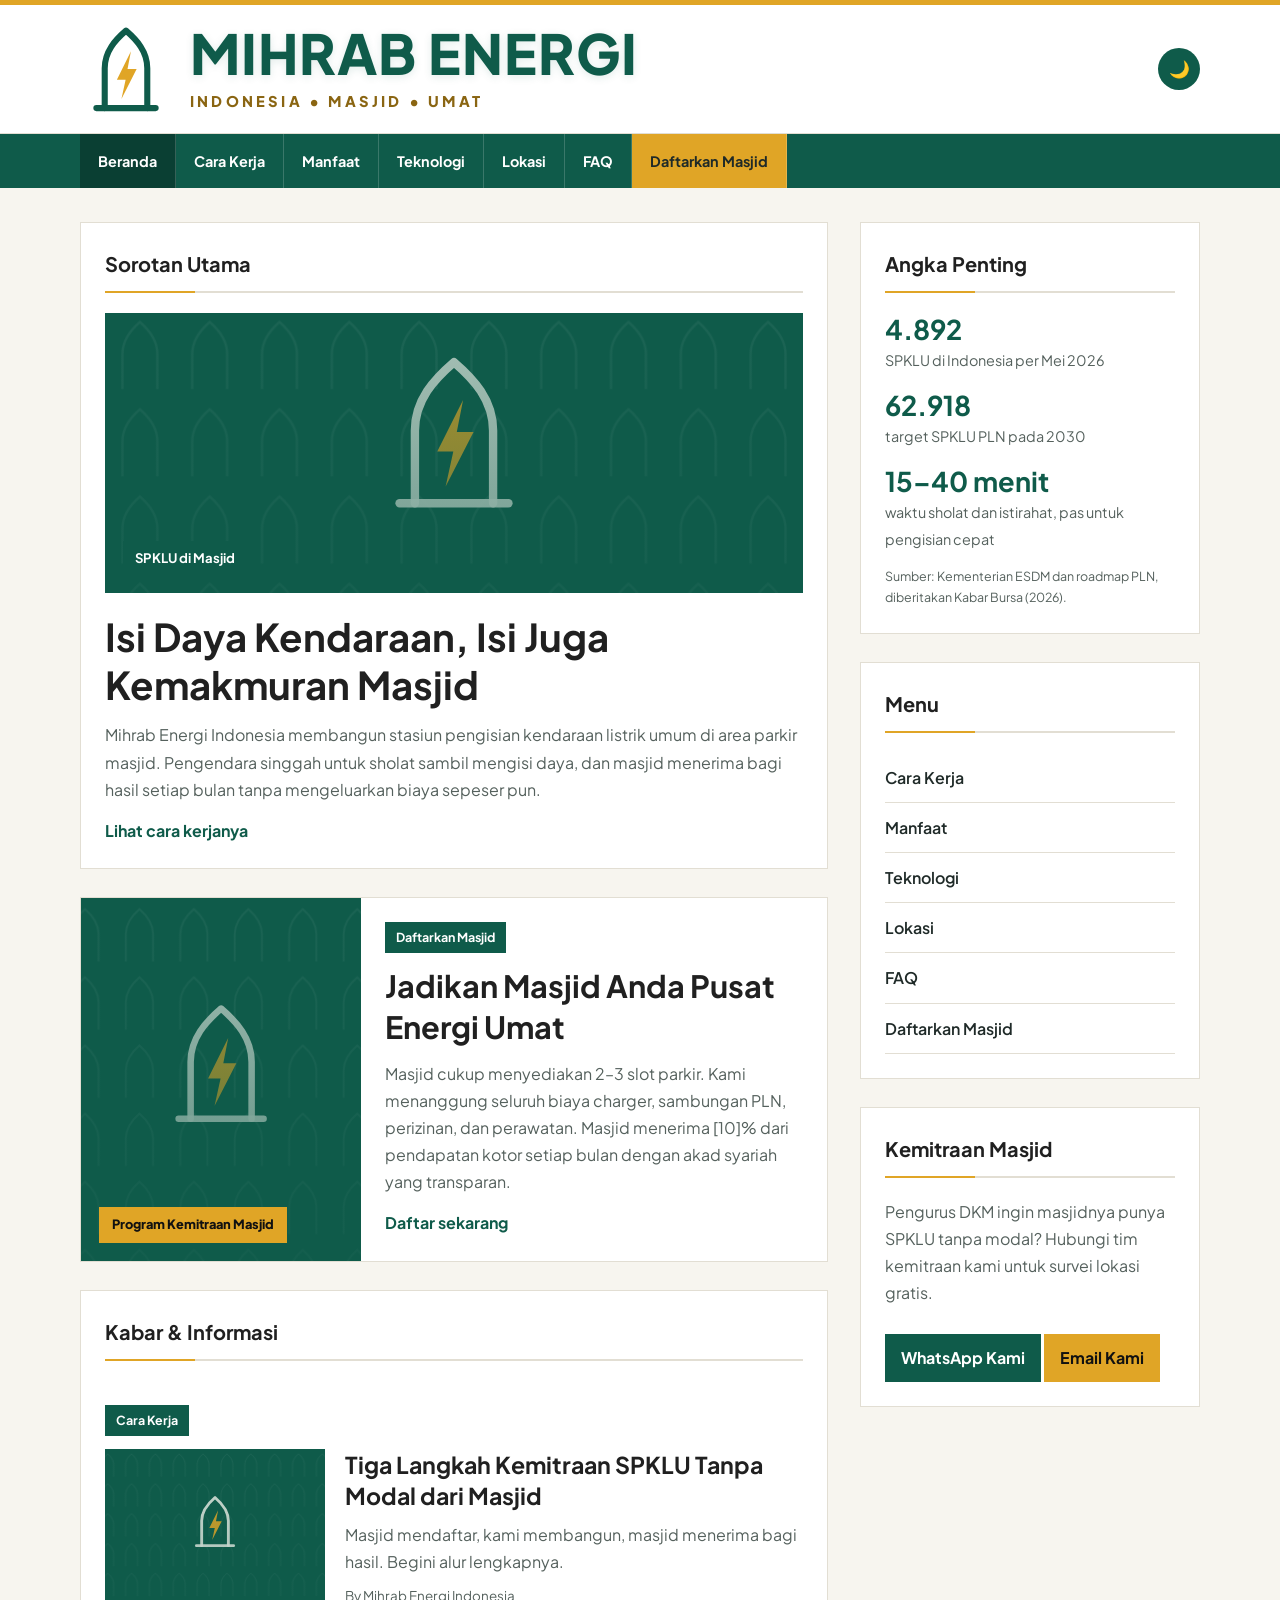
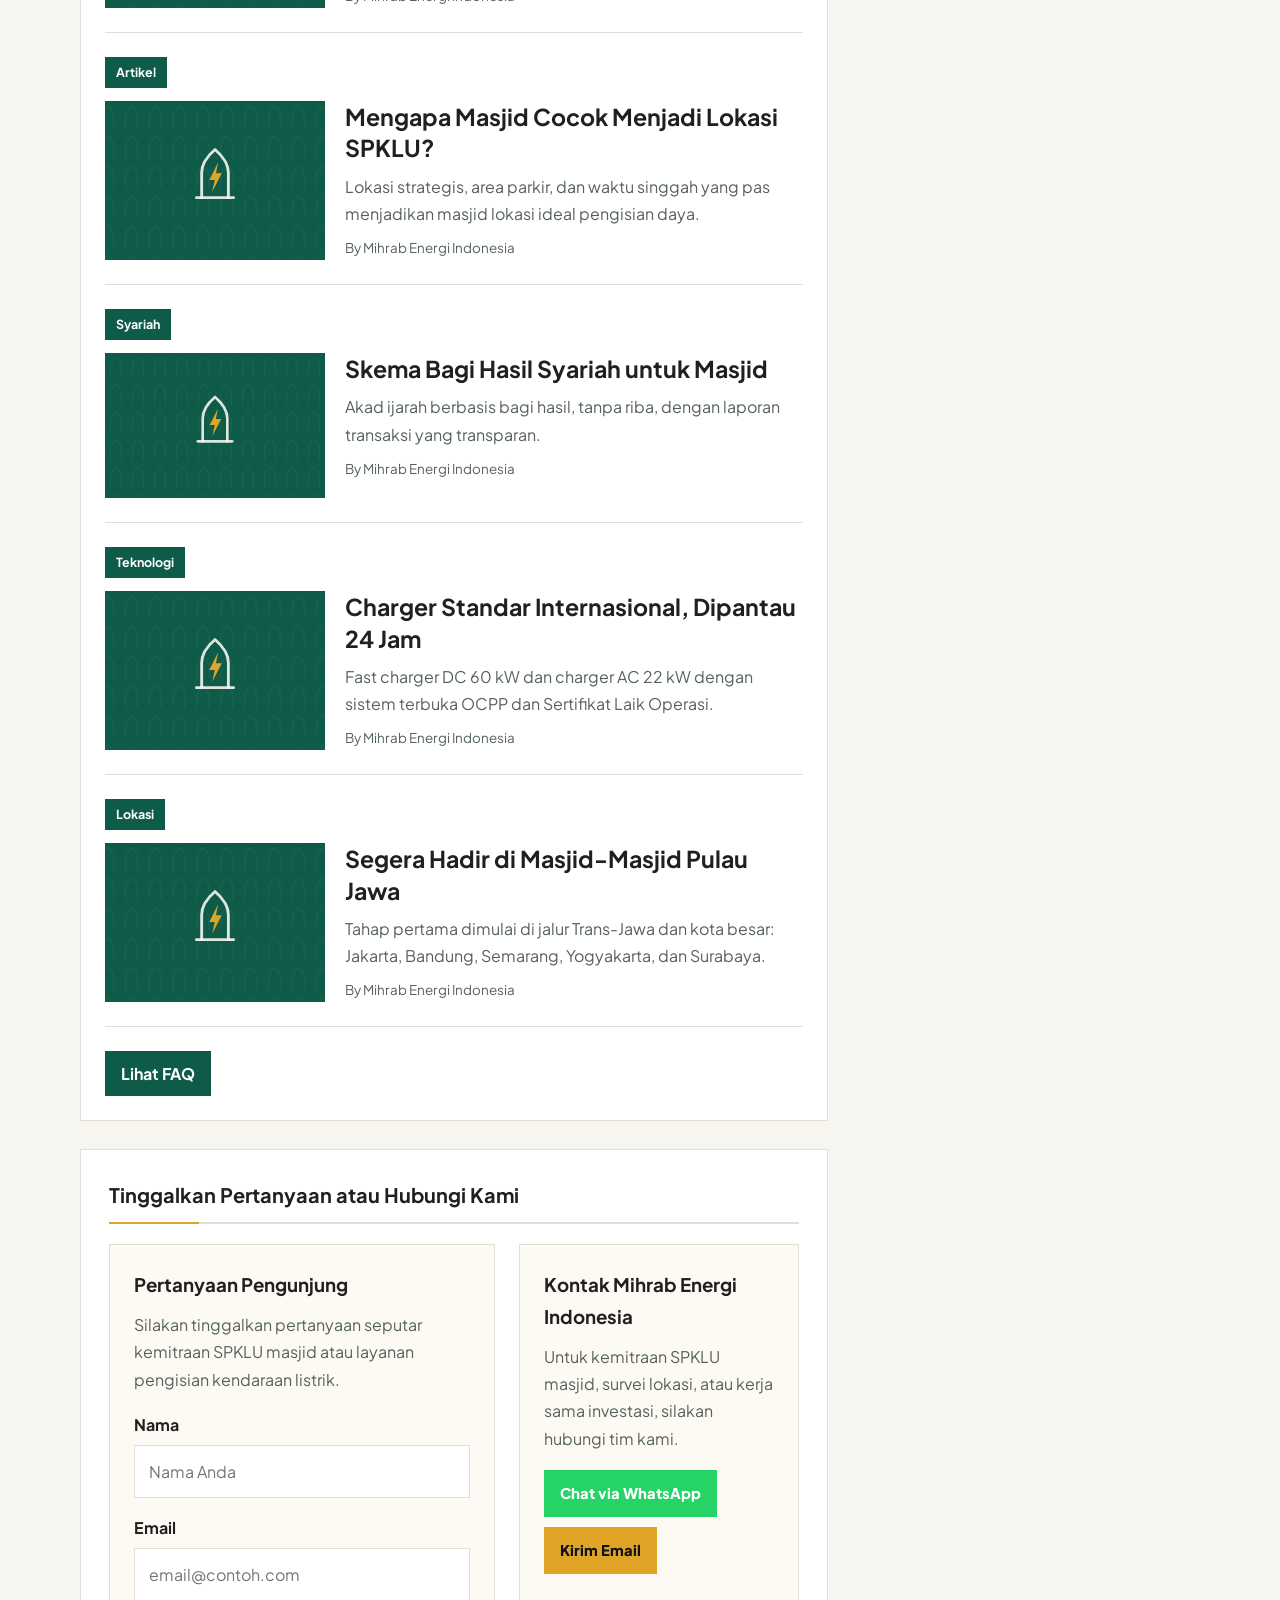
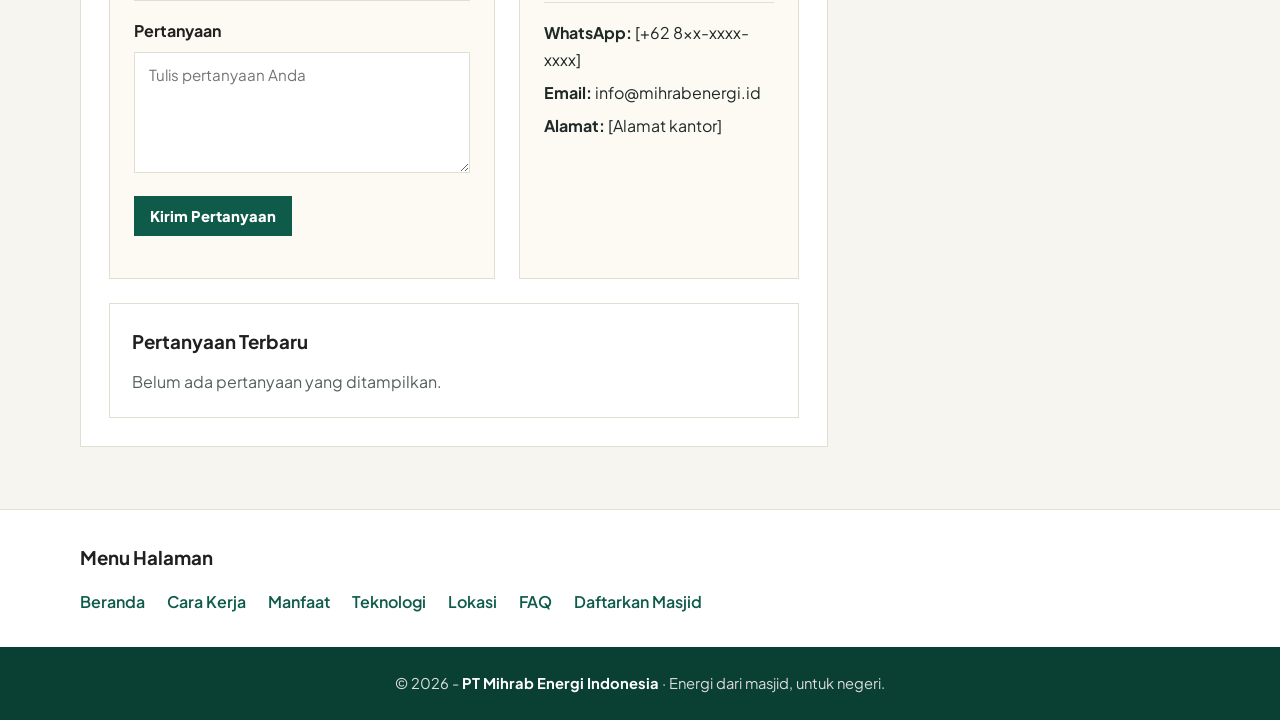
==== index.html @ 07571c56 "Add files via upload" ====
<!DOCTYPE html>
<html lang="id">
<head>
  <meta charset="UTF-8" />
  <meta name="viewport" content="width=device-width, initial-scale=1.0" />
  <title>Mihrab Energi Indonesia | SPKLU di Masjid-Masjid Pulau Jawa</title>
  <meta name="description" content="Mihrab Energi Indonesia membangun SPKLU di masjid-masjid Pulau Jawa. Masjid mendapat bagi hasil tanpa modal, pengguna kendaraan listrik mendapat tempat singgah yang nyaman." />
  <link rel="icon" href="logo.svg" type="image/svg+xml" />
  <link rel="stylesheet" href="style.css" />
  <link rel="preconnect" href="https://fonts.googleapis.com">
  <link rel="preconnect" href="https://fonts.gstatic.com" crossorigin>
  <link href="https://fonts.googleapis.com/css2?family=Plus+Jakarta+Sans:wght@400;500;600;700;800&display=swap" rel="stylesheet">
</head>
<body>

  <!-- Top Header -->
  <header class="site-header">
    <div class="container header-wrapper">

      <a href="index.html" class="brand" aria-label="Mihrab Energi Indonesia">
        <div class="brand-logo">
          <img src="logo.svg" alt="Logo Mihrab Energi Indonesia">
        </div>

        <div class="brand-text">
          <h1>Mihrab Energi</h1>
          <p>Indonesia • Masjid • Umat</p>
        </div>
      </a>

      <div class="header-actions">
        <button class="theme-toggle" id="themeToggle" type="button" aria-label="Ubah mode tampilan">
          🌙
        </button>

        <button class="menu-toggle" id="menuToggle" type="button" aria-label="Buka menu navigasi">
          ☰
        </button>
      </div>

    </div>
  </header>

  <!-- Navigation -->
  <nav class="main-nav" id="mainNav">
    <div class="container nav-wrapper">
      <a href="index.html" aria-current="page">Beranda</a>
      <a href="cara-kerja.html">Cara Kerja</a>
      <a href="manfaat.html">Manfaat</a>
      <a href="teknologi.html">Teknologi</a>
      <a href="lokasi.html">Lokasi</a>
      <a href="faq.html">FAQ</a>
      <a href="daftar.html" class="nav-cta">Daftarkan Masjid</a>
    </div>
  </nav>

  <!-- Main Content -->
  <main class="container main-layout">

    <!-- Content Area -->
    <section class="content-area">

      <!-- Featured -->
      <section class="featured-post">
        <h2 class="section-title">Sorotan Utama</h2>

        <article class="featured-card">
          <div class="post-image featured-image">
            <span>SPKLU di Masjid</span>
          </div>

          <div class="post-content">
            <h1>
              <a href="cara-kerja.html">
                Isi Daya Kendaraan, Isi Juga Kemakmuran Masjid
              </a>
            </h1>

            <p>
              Mihrab Energi Indonesia membangun stasiun pengisian kendaraan listrik umum di area
              parkir masjid. Pengendara singgah untuk sholat sambil mengisi daya, dan masjid
              menerima bagi hasil setiap bulan tanpa mengeluarkan biaya sepeser pun.
            </p>

            <a href="cara-kerja.html" class="read-more">Lihat cara kerjanya</a>
          </div>
        </article>
      </section>

      <!-- Program Snapshot -->
      <section class="mbg-snapshot">
        <div class="mbg-snapshot-image">
          <span>Program Kemitraan Masjid</span>
        </div>

        <div class="mbg-snapshot-content">
          <div class="category">Daftarkan Masjid</div>

          <h2>
            <a href="daftar.html">
              Jadikan Masjid Anda Pusat Energi Umat
            </a>
          </h2>

          <p>
            Masjid cukup menyediakan 2–3 slot parkir. Kami menanggung seluruh biaya charger,
            sambungan PLN, perizinan, dan perawatan. Masjid menerima [10]% dari pendapatan kotor
            setiap bulan dengan akad syariah yang transparan.
          </p>

          <a href="daftar.html" class="read-more">
            Daftar sekarang
          </a>
        </div>
      </section>

      <!-- Latest Posts -->
      <section class="latest-posts">
        <h2 class="section-title">Kabar &amp; Informasi</h2>

        <article class="post-card">
          <div class="category">Cara Kerja</div>

          <div class="post-row">
            <a href="cara-kerja.html" class="post-thumb thumb-1" aria-label="Tiga Langkah Kemitraan SPKLU Tanpa Modal dari Masjid"></a>

            <div class="post-detail">
              <h2>
                <a href="cara-kerja.html">Tiga Langkah Kemitraan SPKLU Tanpa Modal dari Masjid</a>
              </h2>

              <p>Masjid mendaftar, kami membangun, masjid menerima bagi hasil. Begini alur lengkapnya.</p>

              <div class="post-meta">
                By Mihrab Energi Indonesia
              </div>
            </div>
          </div>
        </article>

        <article class="post-card">
          <div class="category">Artikel</div>

          <div class="post-row">
            <a href="mengapa-spklu-di-masjid.html" class="post-thumb thumb-2" aria-label="Mengapa Masjid Cocok Menjadi Lokasi SPKLU?"></a>

            <div class="post-detail">
              <h2>
                <a href="mengapa-spklu-di-masjid.html">Mengapa Masjid Cocok Menjadi Lokasi SPKLU?</a>
              </h2>

              <p>Lokasi strategis, area parkir, dan waktu singgah yang pas menjadikan masjid lokasi ideal pengisian daya.</p>

              <div class="post-meta">
                By Mihrab Energi Indonesia
              </div>
            </div>
          </div>
        </article>

        <article class="post-card">
          <div class="category">Syariah</div>

          <div class="post-row">
            <a href="skema-bagi-hasil-syariah.html" class="post-thumb thumb-3" aria-label="Skema Bagi Hasil Syariah untuk Masjid"></a>

            <div class="post-detail">
              <h2>
                <a href="skema-bagi-hasil-syariah.html">Skema Bagi Hasil Syariah untuk Masjid</a>
              </h2>

              <p>Akad ijarah berbasis bagi hasil, tanpa riba, dengan laporan transaksi yang transparan.</p>

              <div class="post-meta">
                By Mihrab Energi Indonesia
              </div>
            </div>
          </div>
        </article>

        <article class="post-card">
          <div class="category">Teknologi</div>

          <div class="post-row">
            <a href="teknologi.html" class="post-thumb thumb-4" aria-label="Charger Standar Internasional, Dipantau 24 Jam"></a>

            <div class="post-detail">
              <h2>
                <a href="teknologi.html">Charger Standar Internasional, Dipantau 24 Jam</a>
              </h2>

              <p>Fast charger DC 60 kW dan charger AC 22 kW dengan sistem terbuka OCPP dan Sertifikat Laik Operasi.</p>

              <div class="post-meta">
                By Mihrab Energi Indonesia
              </div>
            </div>
          </div>
        </article>

        <article class="post-card">
          <div class="category">Lokasi</div>

          <div class="post-row">
            <a href="lokasi.html" class="post-thumb thumb-5" aria-label="Segera Hadir di Masjid-Masjid Pulau Jawa"></a>

            <div class="post-detail">
              <h2>
                <a href="lokasi.html">Segera Hadir di Masjid-Masjid Pulau Jawa</a>
              </h2>

              <p>Tahap pertama dimulai di jalur Trans-Jawa dan kota besar: Jakarta, Bandung, Semarang, Yogyakarta, dan Surabaya.</p>

              <div class="post-meta">
                By Mihrab Energi Indonesia
              </div>
            </div>
          </div>
        </article>

        <div class="older-posts">
          <a href="faq.html">Lihat FAQ</a>
        </div>
      </section>

      <!-- Interaction Form -->
      <section class="interaction-section">
        <h2 class="section-title">Tinggalkan Pertanyaan atau Hubungi Kami</h2>

        <div class="interaction-grid">
          <form class="comment-form" id="commentForm">
            <h3>Pertanyaan Pengunjung</h3>
            <p>
              Silakan tinggalkan pertanyaan seputar kemitraan SPKLU masjid atau layanan
              pengisian kendaraan listrik.
            </p>

            <div class="form-group">
              <label for="commentName">Nama</label>
              <input type="text" id="commentName" placeholder="Nama Anda" required>
            </div>

            <div class="form-group">
              <label for="commentEmail">Email</label>
              <input type="email" id="commentEmail" placeholder="email@contoh.com" required>
            </div>

            <div class="form-group">
              <label for="commentMessage">Pertanyaan</label>
              <textarea id="commentMessage" rows="5" placeholder="Tulis pertanyaan Anda" required></textarea>
            </div>

            <button type="submit" class="submit-button">Kirim Pertanyaan</button>

            <p class="form-note" id="commentNote"></p>
          </form>

          <div class="contact-box">
            <h3>Kontak Mihrab Energi Indonesia</h3>
            <p>
              Untuk kemitraan SPKLU masjid, survei lokasi, atau kerja sama investasi,
              silakan hubungi tim kami.
            </p>

            <a class="whatsapp-button" href="https://wa.me/62XXXXXXXXXX?text=Assalamu%27alaikum%20Mihrab%20Energi%20Indonesia%2C%20saya%20ingin%20bertanya%20tentang%20kemitraan%20SPKLU%20masjid." target="_blank" rel="noopener">
              Chat via WhatsApp
            </a>

            <a class="email-button" href="mailto:info@mihrabenergi.id?subject=Kemitraan%20SPKLU%20Masjid">
              Kirim Email
            </a>

            <div class="contact-detail">
              <p><strong>WhatsApp:</strong> [+62 8xx-xxxx-xxxx]</p>
              <p><strong>Email:</strong> info@mihrabenergi.id</p>
              <p><strong>Alamat:</strong> [Alamat kantor]</p>
            </div>
          </div>
        </div>

        <div class="comment-list" id="commentList">
          <h3>Pertanyaan Terbaru</h3>
          <p class="empty-comment">Belum ada pertanyaan yang ditampilkan.</p>
        </div>
      </section>

    </section>

    <!-- Sidebar -->
    <aside class="sidebar">

      <section class="widget">
        <h3 class="widget-title">Angka Penting</h3>
        <ul class="stat-list">
          <li><strong>4.892</strong><span>SPKLU di Indonesia per Mei 2026</span></li>
          <li><strong>62.918</strong><span>target SPKLU PLN pada 2030</span></li>
          <li><strong>15–40 menit</strong><span>waktu sholat dan istirahat, pas untuk pengisian cepat</span></li>
        </ul>
        <p class="stat-source">Sumber: Kementerian ESDM dan roadmap PLN, diberitakan Kabar Bursa (2026).</p>
      </section>

      <section class="widget">
        <h3 class="widget-title">Menu</h3>
        <ul class="category-list">
          <li><a href="cara-kerja.html">Cara Kerja</a></li>
          <li><a href="manfaat.html">Manfaat</a></li>
          <li><a href="teknologi.html">Teknologi</a></li>
          <li><a href="lokasi.html">Lokasi</a></li>
          <li><a href="faq.html">FAQ</a></li>
          <li><a href="daftar.html">Daftarkan Masjid</a></li>
        </ul>
      </section>

      <section class="widget contact-widget">
        <h3 class="widget-title">Kemitraan Masjid</h3>
        <p>
          Pengurus DKM ingin masjidnya punya SPKLU tanpa modal? Hubungi tim kemitraan kami
          untuk survei lokasi gratis.
        </p>

        <a href="https://wa.me/62XXXXXXXXXX?text=Assalamu%27alaikum%20Mihrab%20Energi%20Indonesia%2C%20saya%20ingin%20bertanya%20tentang%20kemitraan%20SPKLU%20masjid." class="contact-button" target="_blank" rel="noopener">
          WhatsApp Kami
        </a>

        <a href="mailto:info@mihrabenergi.id?subject=Kemitraan%20SPKLU%20Masjid" class="contact-button email-small-button">
          Email Kami
        </a>
      </section>

    </aside>

  </main>

  <!-- Static Pages Menu -->
  <section class="static-menu">
    <div class="container">
      <h3>Menu Halaman</h3>

      <ul>
        <li><a href="index.html">Beranda</a></li>
        <li><a href="cara-kerja.html">Cara Kerja</a></li>
        <li><a href="manfaat.html">Manfaat</a></li>
        <li><a href="teknologi.html">Teknologi</a></li>
        <li><a href="lokasi.html">Lokasi</a></li>
        <li><a href="faq.html">FAQ</a></li>
        <li><a href="daftar.html">Daftarkan Masjid</a></li>
      </ul>
    </div>
  </section>

  <!-- Footer -->
  <footer class="site-footer">
    <p>© 2026 - <a href="index.html">PT Mihrab Energi Indonesia</a> · Energi dari masjid, untuk negeri.</p>
  </footer>

  <button class="back-to-top" id="backToTop" type="button" aria-label="Kembali ke atas">↑</button>

  <script src="script.js"></script>
</body>
</html>
---- style.css ----
:root {
  --primary: #0F5B4A;
  --primary-dark: #0A3F33;
  --accent: #E0A526;
  --gold-light: #ffe08a;
  --gold-dark: #8A6512;
  --orange: #8A6512;
  --text: #1F2A28;
  --muted: #55615D;
  --light: #f7f7f7;
  --border: #E2DED3;
  --white: #ffffff;
  --dark: #202020;
  --black: #111111;
  --body-bg: #F7F5EF;
  --card-bg: #ffffff;
  --header-bg: #ffffff;
  --footer-bg: #0A3F33;
}

body.dark-mode {
  --primary: #2E9C7F;
  --primary-dark: #1F7A62;
  --accent: #F2C94C;
  --gold-light: #ffe9a8;
  --gold-dark: #b88316;
  --orange: #F2C94C;
  --text: #e5e7eb;
  --muted: #a1a1aa;
  --light: #16302A;
  --border: #24423A;
  --white: #10211C;
  --dark: #f8fafc;
  --black: #f9fafb;
  --body-bg: #0B1714;
  --card-bg: #10211C;
  --header-bg: #0A1A16;
  --footer-bg: #06110E;
}

* {
  margin: 0;
  padding: 0;
  box-sizing: border-box;
}

html {
  scroll-behavior: smooth;
}

body {
  background: var(--body-bg);
  color: var(--text);
  font-family: "Plus Jakarta Sans", Arial, sans-serif;
  line-height: 1.7;
  transition: background 0.3s ease, color 0.3s ease;
}

a {
  color: inherit;
  text-decoration: none;
}

a:hover {
  color: var(--primary);
}

.container {
  width: min(1120px, 94%);
  margin: auto;
}

/* Header */
.site-header {
  background: var(--header-bg);
  border-top: 5px solid var(--accent);
  border-bottom: 1px solid var(--border);
  transition: background 0.3s ease, border-color 0.3s ease;
}

.header-wrapper {
  min-height: 128px;
  display: flex;
  align-items: center;
  justify-content: space-between;
  gap: 24px;
}

.brand {
  display: flex;
  align-items: center;
  gap: 18px;
  min-width: 0;
}

.brand:hover {
  color: inherit;
}

.brand-logo {
  flex: 0 0 auto;
  width: 92px;
  height: 92px;
  display: flex;
  align-items: center;
  justify-content: center;
}

.brand-logo img {
  width: 92px;
  height: 92px;
  object-fit: contain;
  display: block;
}

.brand-text {
  min-width: 0;
}

.brand-text h1 {
  font-family: "Plus Jakarta Sans", Arial, sans-serif;
  font-size: clamp(2rem, 4.5vw, 3.45rem);
  font-weight: 900;
  line-height: 1.05;
  letter-spacing: -0.8px;
  color: var(--accent);
  text-transform: uppercase;
  text-shadow: 0 2px 8px rgba(15, 91, 74, 0.12);
}

.brand-text p {
  margin-top: 8px;
  color: var(--orange);
  font-size: clamp(0.78rem, 1.15vw, 0.96rem);
  font-weight: 800;
  letter-spacing: 3.2px;
  text-transform: uppercase;
}

.header-actions {
  display: flex;
  align-items: center;
  gap: 10px;
  flex: 0 0 auto;
}

.theme-toggle,
.menu-toggle {
  border: none;
  color: var(--white);
  background: var(--primary);
  cursor: pointer;
  transition: 0.25s ease;
}

.theme-toggle {
  width: 42px;
  height: 42px;
  border-radius: 50%;
  font-size: 1.05rem;
}

.theme-toggle:hover,
.menu-toggle:hover {
  background: var(--primary-dark);
}

.menu-toggle {
  display: none;
  padding: 8px 13px;
  font-size: 1.3rem;
}

/* Navigation */
.main-nav {
  background: var(--primary);
  color: #ffffff;
  transition: background 0.3s ease;
}

.nav-wrapper {
  display: flex;
  align-items: center;
  gap: 0;
  overflow-x: auto;
}

.nav-wrapper a {
  display: block;
  padding: 15px 18px;
  font-weight: 700;
  font-size: 0.9rem;
  white-space: nowrap;
  border-right: 1px solid rgba(255, 255, 255, 0.18);
}

.nav-wrapper a:hover {
  background: var(--primary-dark);
  color: #ffffff;
}

/* Layout */
.main-layout {
  display: grid;
  grid-template-columns: minmax(0, 2fr) 340px;
  gap: 32px;
  padding: 34px 0;
}

.content-area,
.sidebar {
  min-width: 0;
}

/* Section Title */
.section-title,
.widget-title {
  position: relative;
  font-size: 1.25rem;
  color: var(--dark);
  margin-bottom: 20px;
  padding-bottom: 10px;
  border-bottom: 2px solid var(--border);
}

.section-title::after,
.widget-title::after {
  content: "";
  position: absolute;
  left: 0;
  bottom: -2px;
  width: 90px;
  height: 2px;
  background: var(--accent);
}

/* Cards */
.featured-post,
.latest-posts,
.widget {
  background: var(--card-bg);
  border: 1px solid var(--border);
  padding: 24px;
  margin-bottom: 28px;
  transition: background 0.3s ease, border-color 0.3s ease;
}

.featured-card {
  display: grid;
  grid-template-columns: 1fr;
  gap: 20px;
}

.post-image {
  min-height: 280px;
  background:
    linear-gradient(rgba(15, 91, 74, 0.25), rgba(15, 91, 74, 0.55)),
    url("pattern.svg");
  background-size: cover;
  background-position: center;
  position: relative;
}

.post-image span {
  position: absolute;
  left: 18px;
  bottom: 18px;
  background: var(--primary);
  color: #ffffff;
  padding: 6px 12px;
  font-size: 0.82rem;
  font-weight: 700;
}

.featured-card h1 {
  font-family: "Plus Jakarta Sans", Arial, sans-serif;
  color: var(--dark);
  font-size: clamp(1.8rem, 3vw, 2.7rem);
  line-height: 1.25;
  margin-bottom: 12px;
}

.featured-card p {
  color: var(--muted);
  margin-bottom: 14px;
}

.read-more {
  color: var(--primary);
  font-weight: 700;
}

/* Posts */
.post-card {
  padding: 24px 0;
  border-bottom: 1px solid var(--border);
}

.post-card:last-child {
  border-bottom: none;
}

.category {
  display: inline-block;
  background: var(--primary);
  color: #ffffff;
  padding: 5px 11px;
  font-size: 0.78rem;
  font-weight: 700;
  margin-bottom: 13px;
}

.post-row {
  display: grid;
  grid-template-columns: 220px minmax(0, 1fr);
  gap: 20px;
}

.post-thumb {
  min-height: 145px;
  background-size: cover;
  background-position: center;
}

/* Foto artikel GMP */
.thumb-1 {
  background-image:
    linear-gradient(rgba(15, 91, 74, 0.10), rgba(15, 91, 74, 0.28)),
    url("pattern.svg");
}

.thumb-2 {
  background-image: url("pattern.svg");
}

.thumb-3 {
  background-image: url("pattern.svg");
}

.thumb-4 {
  background-image: url("pattern.svg");
}

.thumb-5 {
  background-image: url("pattern.svg");
}

.post-detail h2 {
  font-family: "Plus Jakarta Sans", Arial, sans-serif;
  color: var(--dark);
  font-size: 1.45rem;
  line-height: 1.35;
  margin-bottom: 9px;
}

.post-detail p {
  color: var(--muted);
  margin-bottom: 10px;
}

.post-meta {
  font-size: 0.84rem;
  color: var(--muted);
}

/* Older posts */
.older-posts {
  margin-top: 24px;
}

.older-posts a {
  display: inline-block;
  background: var(--primary);
  color: #ffffff;
  padding: 9px 16px;
  font-weight: 700;
}

.older-posts a:hover {
  background: var(--primary-dark);
  color: #ffffff;
}

/* MBG Snapshot */
.mbg-snapshot {
  background: var(--card-bg);
  border: 1px solid var(--border);
  margin-bottom: 28px;
  display: grid;
  grid-template-columns: 280px minmax(0, 1fr);
  overflow: hidden;
  transition: background 0.3s ease, border-color 0.3s ease;
}

.mbg-snapshot-image {
  min-height: 250px;
  background:
    linear-gradient(rgba(15, 91, 74, 0.25), rgba(15, 91, 74, 0.68)),
    url("pattern.svg");
  background-size: cover;
  background-position: center;
  position: relative;
}

.mbg-snapshot-image span {
  position: absolute;
  left: 18px;
  bottom: 18px;
  background: var(--accent);
  color: #111111;
  padding: 7px 13px;
  font-size: 0.8rem;
  font-weight: 800;
}

.mbg-snapshot-content {
  padding: 24px;
}

.mbg-snapshot-content h2 {
  font-family: "Plus Jakarta Sans", Arial, sans-serif;
  color: var(--dark);
  font-size: clamp(1.45rem, 2.4vw, 2rem);
  line-height: 1.32;
  margin-bottom: 12px;
}

.mbg-snapshot-content p {
  color: var(--muted);
  margin-bottom: 14px;
}

/* Article Detail Page */
.article-page {
  background: var(--card-bg);
  border: 1px solid var(--border);
  padding: 34px;
  margin-bottom: 28px;
}

.article-hero-image {
  min-height: 360px;
  background-size: cover;
  background-position: center;
  margin-bottom: 26px;
  position: relative;
}

.article-hero-image span {
  position: absolute;
  left: 20px;
  bottom: 20px;
  background: var(--accent);
  color: #111111;
  padding: 8px 14px;
  font-weight: 800;
  font-size: 0.86rem;
}

.article-page h1 {
  font-family: "Plus Jakarta Sans", Arial, sans-serif;
  color: var(--dark);
  font-size: clamp(2rem, 4vw, 3rem);
  line-height: 1.25;
  margin-bottom: 14px;
}

.article-meta {
  color: var(--muted);
  font-size: 0.9rem;
  margin-bottom: 24px;
}

.article-page h2 {
  font-family: "Plus Jakarta Sans", Arial, sans-serif;
  color: var(--dark);
  font-size: 1.55rem;
  margin: 30px 0 12px;
}

.article-page p {
  margin-bottom: 16px;
  color: var(--text);
}

.article-page ul,
.article-page ol {
  margin: 12px 0 20px 22px;
}

.article-page li {
  margin-bottom: 10px;
}

.article-cta {
  margin-top: 32px;
  padding: 24px;
  background: rgba(224, 165, 38, 0.12);
  border-left: 5px solid var(--accent);
}

.article-cta h3 {
  color: var(--dark);
  margin-bottom: 8px;
}

.article-nav {
  display: flex;
  justify-content: space-between;
  gap: 14px;
  margin-top: 28px;
  flex-wrap: wrap;
}

.article-nav a {
  display: inline-block;
  background: var(--primary);
  color: #ffffff;
  padding: 10px 16px;
  font-weight: 700;
}

.article-nav a:hover {
  background: var(--primary-dark);
  color: #ffffff;
}

/* Article Image Variants */
.article-img-audit {
  background-image:
    linear-gradient(rgba(0,0,0,0.08), rgba(0,0,0,0.45)),
    url("pattern.svg");
}

.article-img-gmp {
  background-image:
    linear-gradient(rgba(0, 0, 0, 0.12), rgba(0, 0, 0, 0.48)),
    url("pattern.svg");
}

.article-img-sop {
  background-image:
    linear-gradient(rgba(0,0,0,0.08), rgba(0,0,0,0.45)),
    url("pattern.svg");
}

.article-img-training {
  background-image:
    linear-gradient(rgba(0,0,0,0.08), rgba(0,0,0,0.45)),
    url("pattern.svg");
}

.article-img-mbg {
  background-image:
    linear-gradient(rgba(0,0,0,0.08), rgba(0,0,0,0.45)),
    url("pattern.svg");
}

@media (max-width: 720px) {
  .mbg-snapshot {
    grid-template-columns: 1fr;
  }

  .mbg-snapshot-image {
    min-height: 220px;
  }

  .article-page {
    padding: 24px;
  }

  .article-hero-image {
    min-height: 240px;
  }
}
/* Sidebar */
.popular-post {
  display: grid;
  grid-template-columns: 85px minmax(0, 1fr);
  gap: 13px;
  padding: 14px 0;
  border-bottom: 1px solid var(--border);
}

.popular-post:last-child {
  border-bottom: none;
}

.popular-thumb {
  min-height: 70px;
  background-size: cover;
  background-position: center;
}

.pop-1 {
  background-image: url("pattern.svg");
}

.pop-2 {
  background-image: url("pattern.svg");
}

.pop-3 {
  background-image: url("pattern.svg");
}

.pop-4 {
  background-image: url("pattern.svg");
}

.popular-post h4 {
  color: var(--dark);
  line-height: 1.35;
  font-size: 0.95rem;
  margin-bottom: 4px;
}

.popular-post p {
  color: var(--muted);
  font-size: 0.82rem;
  line-height: 1.5;
}

.category-list {
  list-style: none;
}

.category-list li {
  border-bottom: 1px solid var(--border);
}

.category-list a {
  display: block;
  padding: 11px 0;
  font-weight: 600;
  color: var(--text);
}

.category-list a:hover {
  color: var(--primary);
  padding-left: 6px;
}

.contact-widget p {
  color: var(--muted);
  margin-bottom: 18px;
}

.contact-button {
  display: inline-block;
  background: var(--primary);
  color: #ffffff;
  padding: 10px 16px;
  font-weight: 700;
}

.contact-button:hover {
  background: var(--primary-dark);
  color: #ffffff;
}

/* Static Menu */
.static-menu {
  background: var(--card-bg);
  border-top: 1px solid var(--border);
  padding: 32px 0;
  transition: background 0.3s ease, border-color 0.3s ease;
}

.static-menu h3 {
  color: var(--dark);
  margin-bottom: 14px;
}

.static-menu ul {
  display: flex;
  flex-wrap: wrap;
  gap: 14px 22px;
  list-style: none;
}

.static-menu a {
  color: var(--primary);
  font-weight: 600;
}

/* Footer */
.site-footer {
  background: var(--footer-bg);
  color: #dddddd;
  text-align: center;
  padding: 24px;
  font-size: 0.92rem;
  transition: background 0.3s ease;
}

.site-footer a {
  color: #ffffff;
  font-weight: 700;
}

/* Back to top */
.back-to-top {
  position: fixed;
  right: 22px;
  bottom: 22px;
  width: 43px;
  height: 43px;
  border: none;
  background: var(--primary);
  color: #ffffff;
  font-size: 1.2rem;
  cursor: pointer;
  display: none;
}

.back-to-top.show {
  display: block;
}

/* Responsive */
@media (max-width: 950px) {
  .main-layout {
    grid-template-columns: 1fr;
  }

  .sidebar {
    order: 2;
  }

  .brand-text h1 {
    font-size: clamp(1.8rem, 6vw, 3rem);
  }
}

@media (max-width: 720px) {
  .header-wrapper {
    min-height: 96px;
  }

  .brand {
    gap: 12px;
  }

  .brand-logo,
  .brand-logo img {
    width: 64px;
    height: 64px;
  }

  .brand-text h1 {
    font-size: clamp(1.25rem, 5.8vw, 1.85rem);
    letter-spacing: -0.4px;
  }

  .brand-text p {
    margin-top: 4px;
    font-size: 0.62rem;
    letter-spacing: 1.8px;
  }

  .menu-toggle {
    display: block;
  }

  .main-nav {
    display: none;
  }

  .main-nav.active {
    display: block;
  }

  .nav-wrapper {
    flex-direction: column;
    align-items: stretch;
  }

  .nav-wrapper a {
    border-right: none;
    border-bottom: 1px solid rgba(255, 255, 255, 0.18);
  }

  .post-row {
    grid-template-columns: 1fr;
  }

  .post-thumb {
    min-height: 210px;
  }
}

@media (max-width: 480px) {
  .header-wrapper {
    gap: 10px;
  }

  .brand {
    gap: 10px;
  }

  .brand-logo,
  .brand-logo img {
    width: 54px;
    height: 54px;
  }

  .brand-text h1 {
    font-size: 1.1rem;
    line-height: 1.08;
  }

  .brand-text p {
    font-size: 0.52rem;
    letter-spacing: 1.1px;
  }

  .theme-toggle {
    width: 36px;
    height: 36px;
    font-size: 0.9rem;
  }

  .menu-toggle {
    padding: 7px 10px;
    font-size: 1.1rem;
  }
}
/* Interaction Section */
.interaction-section,
.article-interaction {
  background: var(--card-bg);
  border: 1px solid var(--border);
  padding: 28px;
  margin: 28px 0;
  transition: background 0.3s ease, border-color 0.3s ease;
}

.interaction-grid {
  display: grid;
  grid-template-columns: minmax(0, 1.25fr) minmax(280px, 0.75fr);
  gap: 24px;
}

.comment-form,
.contact-box {
  background: rgba(212, 175, 55, 0.06);
  border: 1px solid var(--border);
  padding: 24px;
}

.comment-form h3,
.contact-box h3,
.comment-list h3,
.article-interaction h2 {
  color: var(--dark);
  margin-bottom: 10px;
}

.comment-form p,
.contact-box p,
.article-interaction p {
  color: var(--muted);
  margin-bottom: 18px;
}

.form-group {
  margin-bottom: 16px;
}

.form-group label {
  display: block;
  color: var(--dark);
  font-weight: 700;
  margin-bottom: 7px;
}

.form-group input,
.form-group textarea {
  width: 100%;
  border: 1px solid var(--border);
  background: var(--card-bg);
  color: var(--text);
  padding: 12px 14px;
  font-family: "Plus Jakarta Sans", Arial, sans-serif;
  font-size: 0.95rem;
  outline: none;
}

.form-group input:focus,
.form-group textarea:focus {
  border-color: var(--accent);
  box-shadow: 0 0 0 3px rgba(212, 175, 55, 0.14);
}

.submit-button,
.whatsapp-button,
.email-button {
  display: inline-block;
  border: none;
  padding: 11px 16px;
  font-weight: 800;
  cursor: pointer;
  text-align: center;
  font-family: "Plus Jakarta Sans", Arial, sans-serif;
  font-size: 0.92rem;
}

.submit-button {
  background: var(--primary);
  color: #ffffff;
}

.submit-button:hover {
  background: var(--primary-dark);
}

.whatsapp-button {
  background: #25d366;
  color: #ffffff;
  margin-right: 8px;
  margin-bottom: 10px;
}

.whatsapp-button:hover {
  background: #1ebe5d;
  color: #ffffff;
}

.email-button {
  background: var(--accent);
  color: #111111;
  margin-bottom: 10px;
}

.email-button:hover {
  background: var(--gold-dark);
  color: #ffffff;
}

.contact-detail {
  margin-top: 18px;
  padding-top: 16px;
  border-top: 1px solid var(--border);
}

.contact-detail p {
  margin-bottom: 6px;
  color: var(--text);
}

.form-note {
  margin-top: 12px;
  font-weight: 700;
  color: var(--primary);
}

.comment-list {
  margin-top: 24px;
  padding: 22px;
  background: var(--card-bg);
  border: 1px solid var(--border);
}

.empty-comment {
  color: var(--muted);
  margin-bottom: 0;
}

.comment-item {
  padding: 16px 0;
  border-bottom: 1px solid var(--border);
}

.comment-item:last-child {
  border-bottom: none;
}

.comment-item strong {
  display: block;
  color: var(--dark);
  margin-bottom: 4px;
}

.comment-item small {
  display: block;
  color: var(--muted);
  margin-bottom: 8px;
}

.comment-item p {
  color: var(--text);
  margin-bottom: 0;
}

.article-contact-actions {
  margin: 18px 0;
  display: flex;
  flex-wrap: wrap;
  gap: 8px;
}

.email-small-button {
  margin-top: 10px;
  background: var(--accent);
  color: #111111;
}

.email-small-button:hover {
  background: var(--gold-dark);
  color: #ffffff;
}

@media (max-width: 720px) {
  .interaction-grid {
    grid-template-columns: 1fr;
  }

  .comment-form,
  .contact-box,
  .interaction-section,
  .article-interaction {
    padding: 20px;
  }

  .submit-button,
  .whatsapp-button,
  .email-button {
    width: 100%;
    margin-right: 0;
  }
}

/* ===== Mihrab Energi Indonesia — tambahan ===== */
.brand-text h1 {
  color: var(--primary);
  letter-spacing: 1px;
}

body.dark-mode .brand-text h1 {
  color: var(--accent);
}

.brand-logo img {
  width: 76px;
  height: 92px;
}

.nav-wrapper a.nav-cta {
  background: var(--accent);
  color: #1F2A28;
}

.nav-wrapper a.nav-cta:hover {
  background: var(--gold-light);
  color: #1F2A28;
}

.stat-list {
  list-style: none;
  display: grid;
  gap: 16px;
}

.stat-list strong {
  display: block;
  font-size: 1.7rem;
  line-height: 1.2;
  color: var(--primary);
}

.stat-list span {
  font-size: 0.9rem;
  color: var(--muted);
}

.stat-source {
  margin-top: 14px;
  font-size: 0.78rem;
  color: var(--muted);
}

.step-list {
  list-style: none;
  counter-reset: step;
  display: grid;
  gap: 16px;
  margin: 18px 0 24px;
}

.step-list li {
  counter-increment: step;
  position: relative;
  padding: 18px 18px 18px 72px;
  border: 1px solid var(--border);
  background: var(--light);
}

.step-list li::before {
  content: counter(step);
  position: absolute;
  left: 18px;
  top: 18px;
  width: 38px;
  height: 38px;
  display: flex;
  align-items: center;
  justify-content: center;
  background: var(--primary);
  color: #ffffff;
  font-weight: 800;
}

.spec-table {
  width: 100%;
  border-collapse: collapse;
  margin: 16px 0 26px;
  font-size: 0.95rem;
}

.spec-table th,
.spec-table td {
  text-align: left;
  padding: 12px 14px;
  border: 1px solid var(--border);
  vertical-align: top;
}

.spec-table th {
  background: var(--primary);
  color: #ffffff;
}

.table-scroll {
  overflow-x: auto;
}

.faq-item {
  border: 1px solid var(--border);
  background: var(--light);
  padding: 16px 18px;
  margin-bottom: 12px;
}

.faq-item summary {
  font-weight: 700;
  cursor: pointer;
  color: var(--dark);
}

.faq-item p {
  margin-top: 10px;
}

.map-placeholder {
  min-height: 300px;
  border: 2px dashed var(--border);
  background: var(--light);
  display: flex;
  align-items: center;
  justify-content: center;
  text-align: center;
  padding: 24px;
  margin: 16px 0 24px;
  color: var(--muted);
  font-weight: 600;
}

.city-list {
  display: flex;
  flex-wrap: wrap;
  gap: 10px;
  list-style: none;
  margin: 12px 0 24px;
}

.city-list li {
  background: var(--primary);
  color: #ffffff;
  padding: 6px 14px;
  font-weight: 700;
  font-size: 0.88rem;
}

.form-group select {
  width: 100%;
  padding: 12px 14px;
  border: 1px solid var(--border);
  background: var(--card-bg);
  color: var(--text);
  font: inherit;
}

.form-group input {
  width: 100%;
  padding: 12px 14px;
  border: 1px solid var(--border);
  background: var(--card-bg);
  color: var(--text);
  font: inherit;
}

.form-row {
  display: grid;
  grid-template-columns: repeat(2, minmax(0, 1fr));
  gap: 0 16px;
}

@media (max-width: 720px) {
  .form-row {
    grid-template-columns: 1fr;
  }
}

a.post-thumb {
  display: block;
}

.nav-wrapper a[aria-current="page"] {
  background: var(--primary-dark);
}
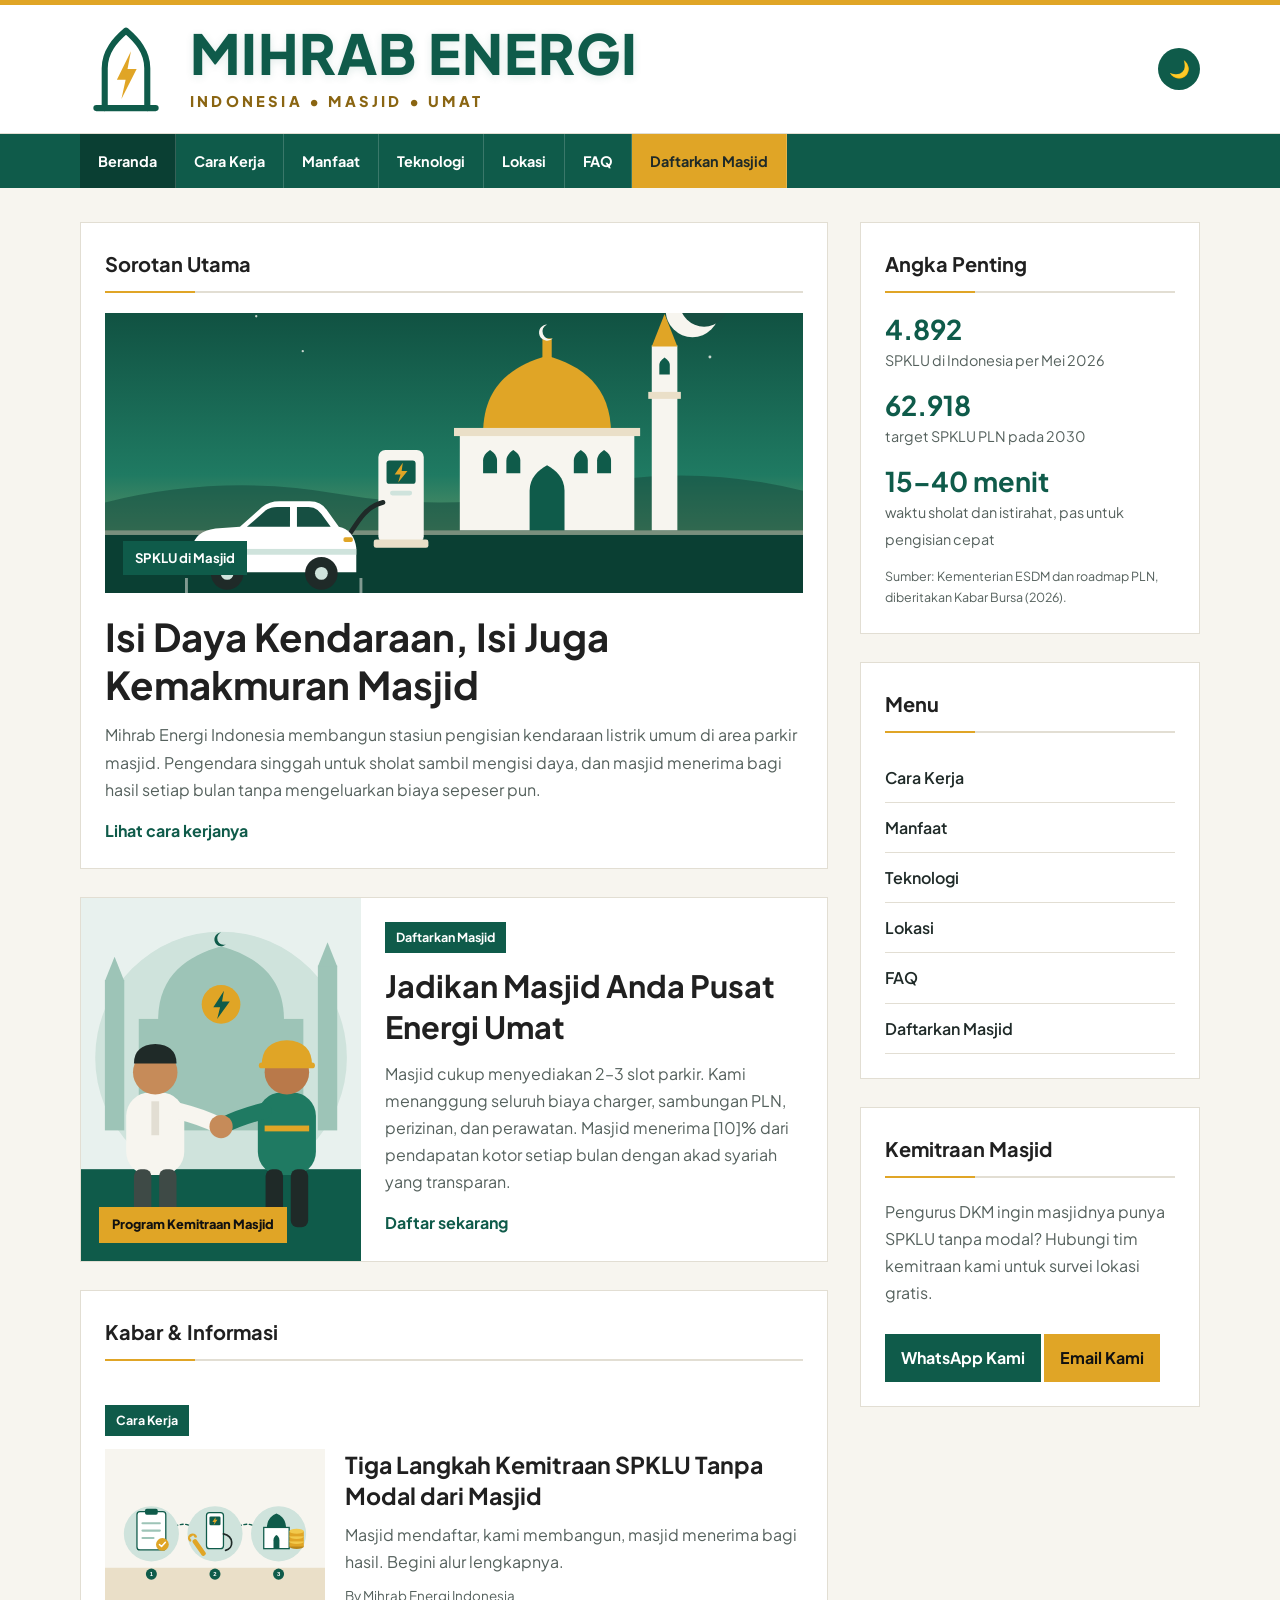
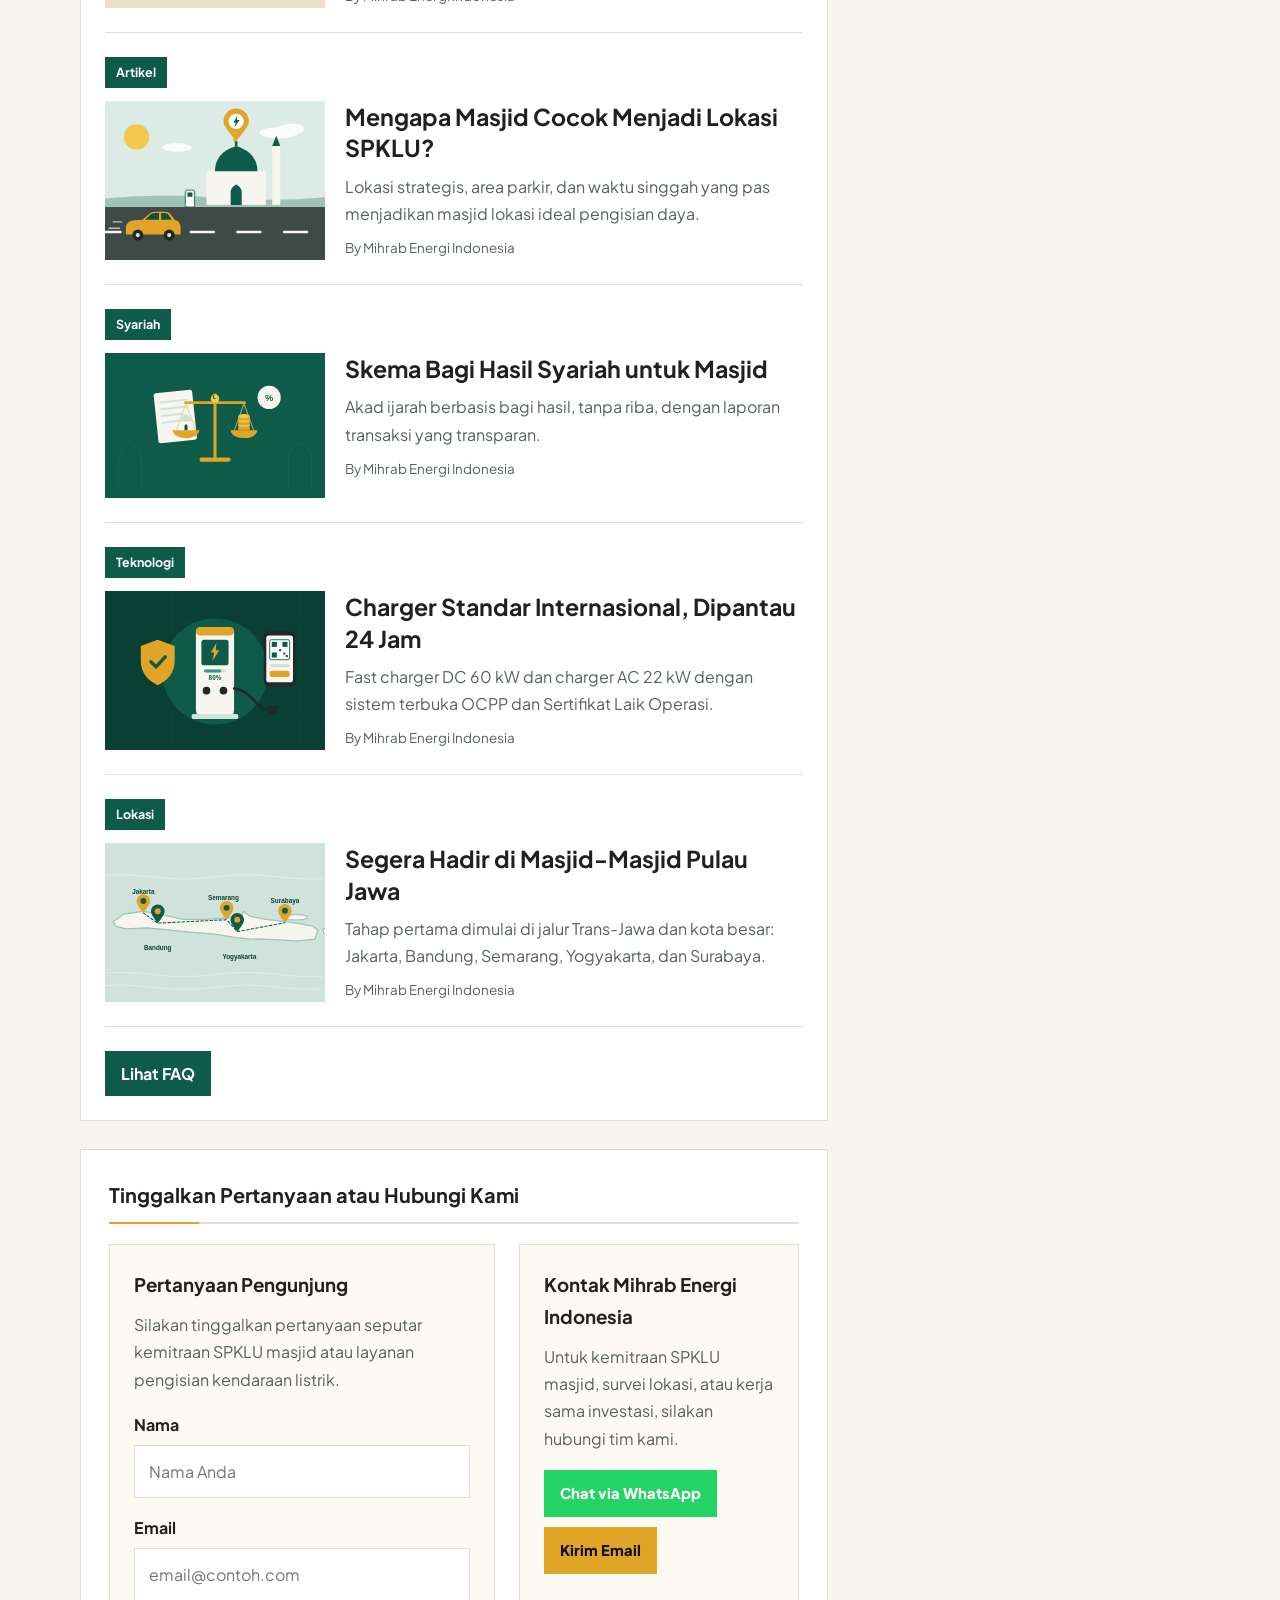
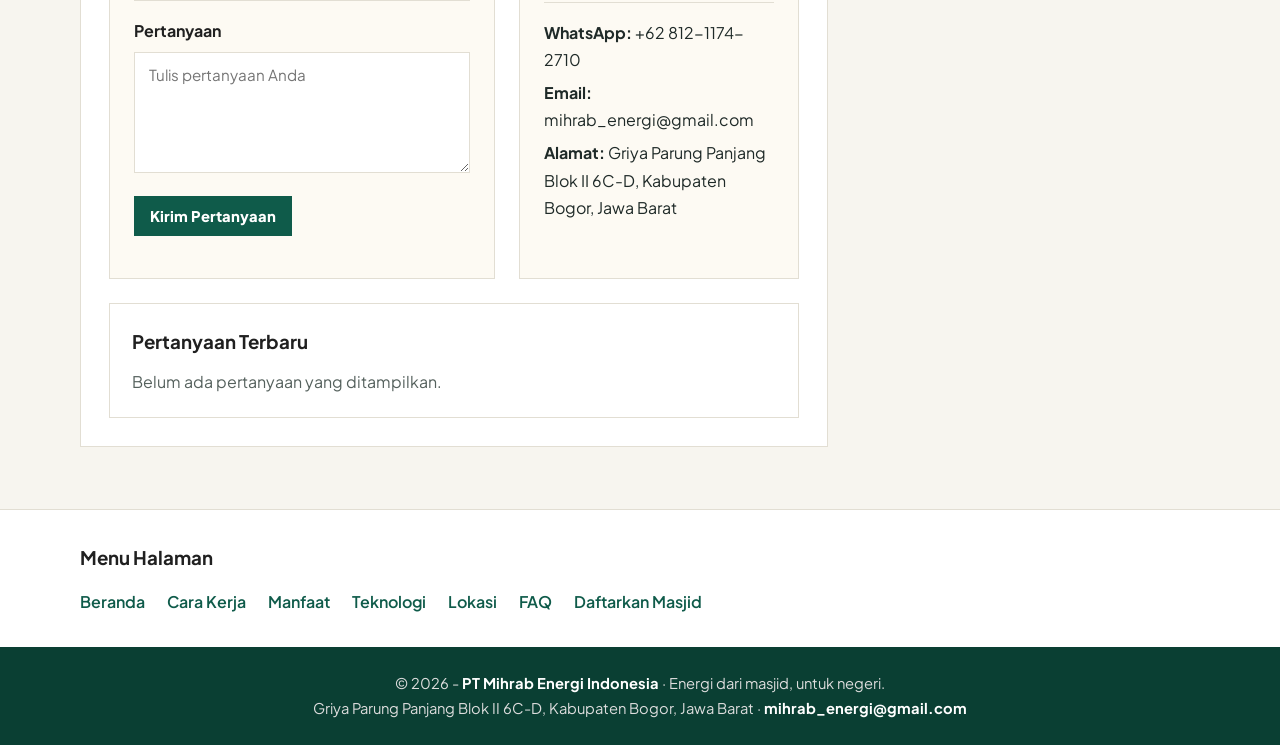
==== commit bd2b12e0: "Add files via upload" ====
--- a/index.html
+++ b/index.html
@@ -4,7 +4,7 @@
   <meta charset="UTF-8" />
   <meta name="viewport" content="width=device-width, initial-scale=1.0" />
   <title>Mihrab Energi Indonesia | SPKLU di Masjid-Masjid Pulau Jawa</title>
-  <meta name="description" content="Mihrab Energi Indonesia membangun SPKLU di masjid-masjid Pulau Jawa. Masjid mendapat bagi hasil tanpa modal, pengguna kendaraan listrik mendapat tempat singgah yang nyaman." />
+  <meta name="descripti-on" content="Mihrab Energi Indonesia membangun SPKLU di masjid-masjid Pulau Jawa. Masjid mendapat bagi hasil tanpa modal, pengguna kendaraan listrik mendapat tempat singgah yang nyaman." />
   <link rel="icon" href="logo.svg" type="image/svg+xml" />
   <link rel="stylesheet" href="style.css" />
   <link rel="preconnect" href="https://fonts.googleapis.com">
@@ -262,18 +262,18 @@
               silakan hubungi tim kami.
             </p>
 
-            <a class="whatsapp-button" href="https://wa.me/62XXXXXXXXXX?text=Assalamu%27alaikum%20Mihrab%20Energi%20Indonesia%2C%20saya%20ingin%20bertanya%20tentang%20kemitraan%20SPKLU%20masjid." target="_blank" rel="noopener">
+            <a class="whatsapp-button" href="https://wa.me/6281211742710?text=Assalamu%27alaikum%20Mihrab%20Energi%20Indonesia%2C%20saya%20ingin%20bertanya%20tentang%20kemitraan%20SPKLU%20masjid." target="_blank" rel="noopener">
               Chat via WhatsApp
             </a>
 
-            <a class="email-button" href="mailto:info@mihrabenergi.id?subject=Kemitraan%20SPKLU%20Masjid">
+            <a class="email-button" href="mailto:mihrab_energi@gmail.com?subject=Kemitraan%20SPKLU%20Masjid">
               Kirim Email
             </a>
 
             <div class="contact-detail">
-              <p><strong>WhatsApp:</strong> [+62 8xx-xxxx-xxxx]</p>
-              <p><strong>Email:</strong> info@mihrabenergi.id</p>
-              <p><strong>Alamat:</strong> [Alamat kantor]</p>
+              <p><strong>WhatsApp:</strong> +62 812-1174-2710</p>
+              <p><strong>Email:</strong> mihrab_energi@gmail.com</p>
+              <p><strong>Alamat:</strong> Griya Parung Panjang Blok II 6C-D, Kabupaten Bogor, Jawa Barat</p>
             </div>
           </div>
         </div>
@@ -318,11 +318,11 @@
           untuk survei lokasi gratis.
         </p>
 
-        <a href="https://wa.me/62XXXXXXXXXX?text=Assalamu%27alaikum%20Mihrab%20Energi%20Indonesia%2C%20saya%20ingin%20bertanya%20tentang%20kemitraan%20SPKLU%20masjid." class="contact-button" target="_blank" rel="noopener">
+        <a href="https://wa.me/6281211742710?text=Assalamu%27alaikum%20Mihrab%20Energi%20Indonesia%2C%20saya%20ingin%20bertanya%20tentang%20kemitraan%20SPKLU%20masjid." class="contact-button" target="_blank" rel="noopener">
           WhatsApp Kami
         </a>
 
-        <a href="mailto:info@mihrabenergi.id?subject=Kemitraan%20SPKLU%20Masjid" class="contact-button email-small-button">
+        <a href="mailto:mihrab_energi@gmail.com?subject=Kemitraan%20SPKLU%20Masjid" class="contact-button email-small-button">
           Email Kami
         </a>
       </section>
@@ -351,6 +351,7 @@
   <!-- Footer -->
   <footer class="site-footer">
     <p>© 2026 - <a href="index.html">PT Mihrab Energi Indonesia</a> · Energi dari masjid, untuk negeri.</p>
+    <p>Griya Parung Panjang Blok II 6C-D, Kabupaten Bogor, Jawa Barat · <a href="mailto:mihrab_energi@gmail.com">mihrab_energi@gmail.com</a></p>
   </footer>
 
   <button class="back-to-top" id="backToTop" type="button" aria-label="Kembali ke atas">↑</button>
--- a/style.css
+++ b/style.css
@@ -1219,3 +1219,38 @@
 .nav-wrapper a[aria-current="page"] {
   background: var(--primary-dark);
 }
+
+/* ===== Ilustrasi Mihrab Energi ===== */
+.post-image,
+.mbg-snapshot-image,
+.post-thumb,
+.article-hero-image {
+  background-size: cover;
+  background-position: center;
+  background-repeat: no-repeat;
+}
+
+.post-image {
+  background-image: url("ilustrasi-hero.svg");
+  background-position: center 50%;
+}
+
+.mbg-snapshot-image {
+  background-image:
+    url("ilustrasi-kemitraan.svg");
+}
+
+.thumb-1 { background-image: url("ilustrasi-cara-kerja.svg"); }
+.thumb-2 { background-image: url("ilustrasi-masjid-jalan.svg"); }
+.thumb-3 { background-image: url("ilustrasi-syariah.svg"); }
+.thumb-4 { background-image: url("ilustrasi-teknologi.svg"); }
+.thumb-5 { background-image: url("ilustrasi-lokasi.svg"); }
+
+.article-img-cara-kerja { background-image: url("ilustrasi-cara-kerja.svg"); }
+.article-img-manfaat { background-image: url("ilustrasi-manfaat.svg"); }
+.article-img-teknologi { background-image: url("ilustrasi-teknologi.svg"); }
+.article-img-lokasi { background-image: url("ilustrasi-lokasi.svg"); }
+.article-img-faq { background-image: url("ilustrasi-faq.svg"); }
+.article-img-daftar { background-image: url("ilustrasi-daftar.svg"); }
+.article-img-masjid-jalan { background-image: url("ilustrasi-masjid-jalan.svg"); }
+.article-img-syariah { background-image: url("ilustrasi-syariah.svg"); }
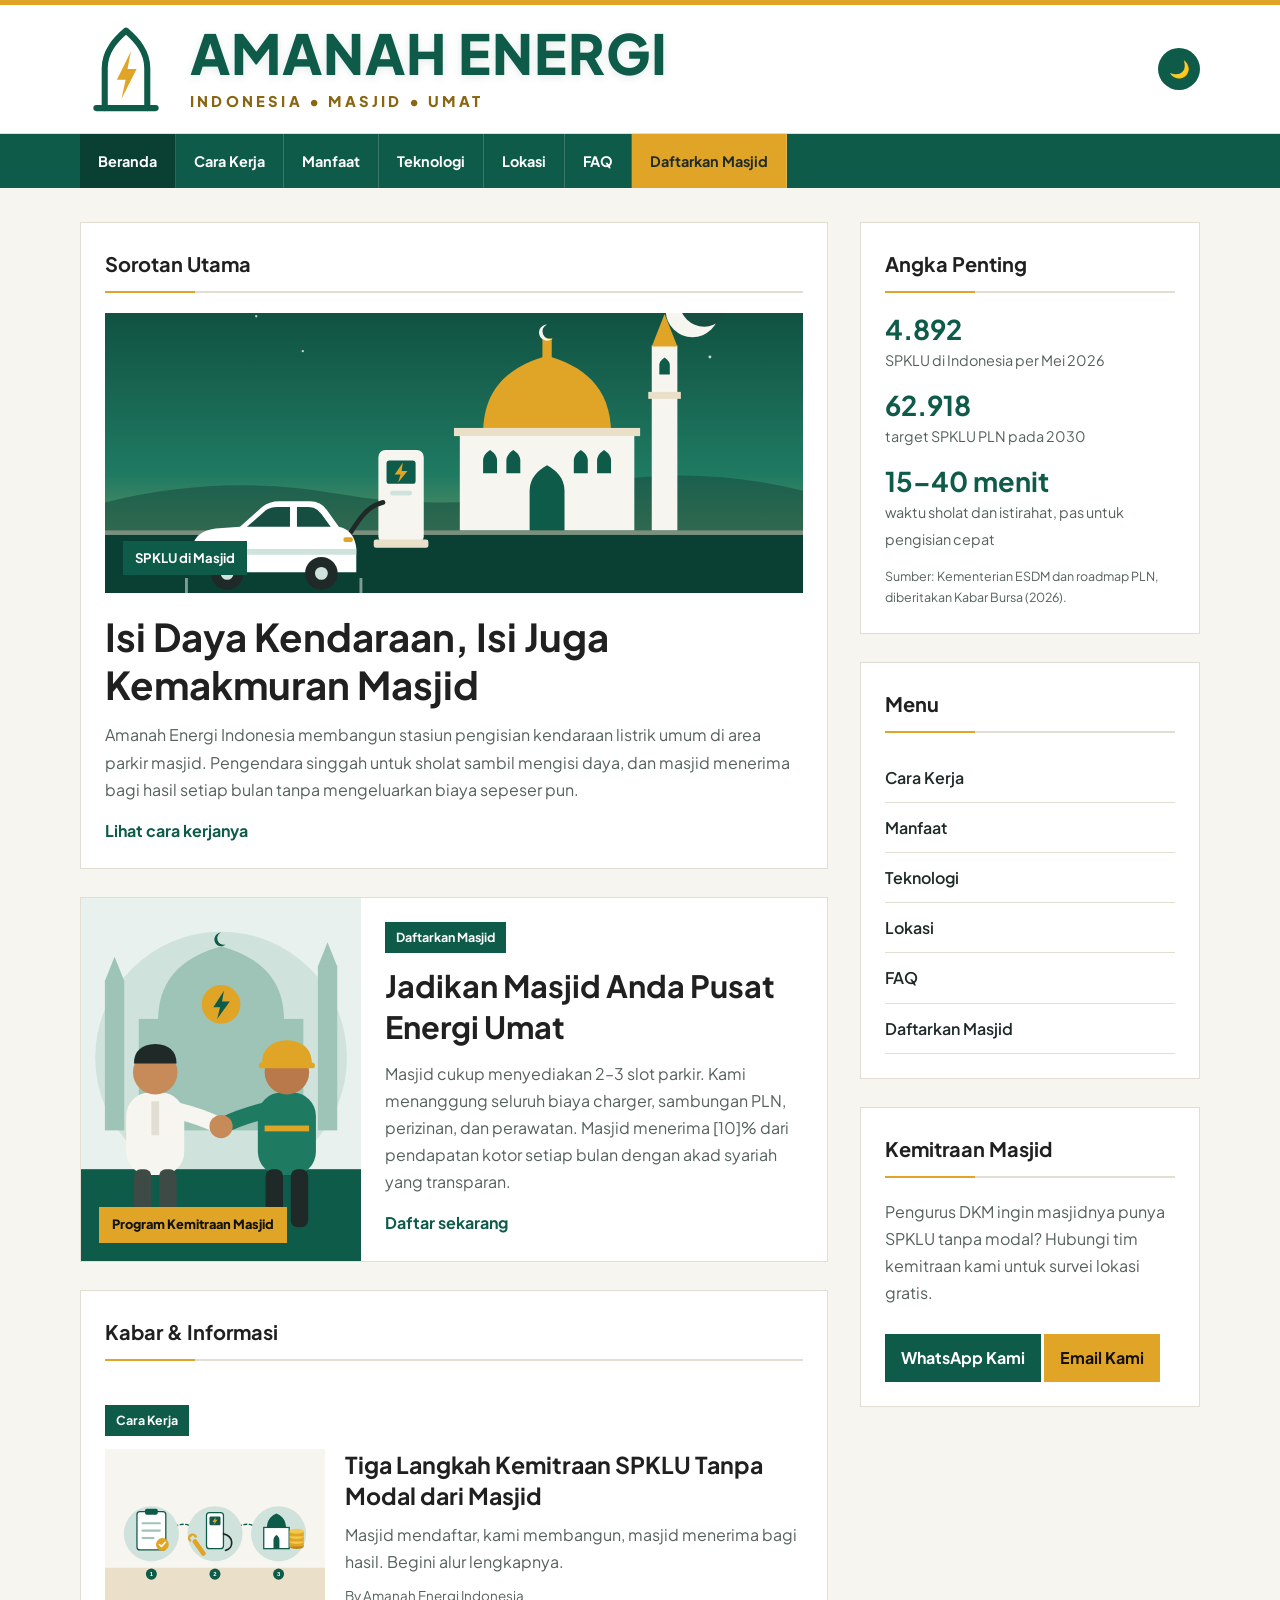
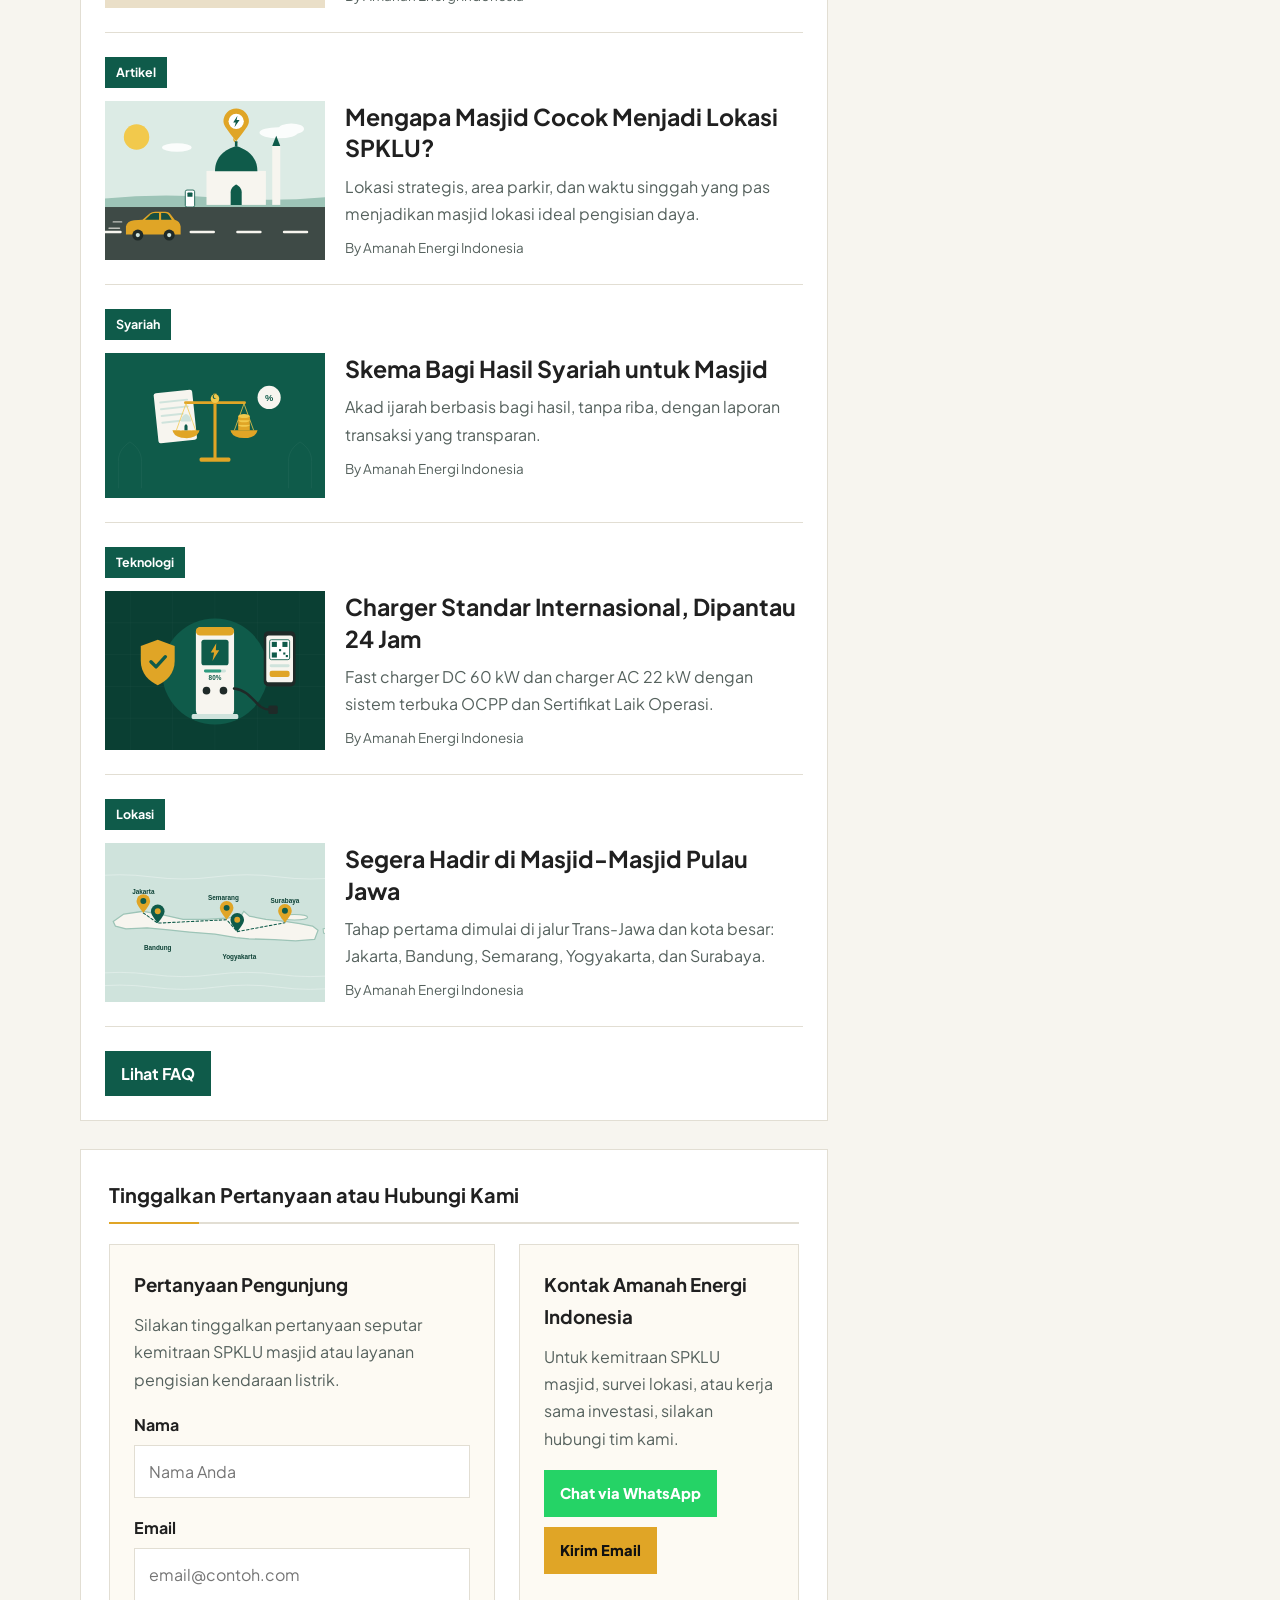
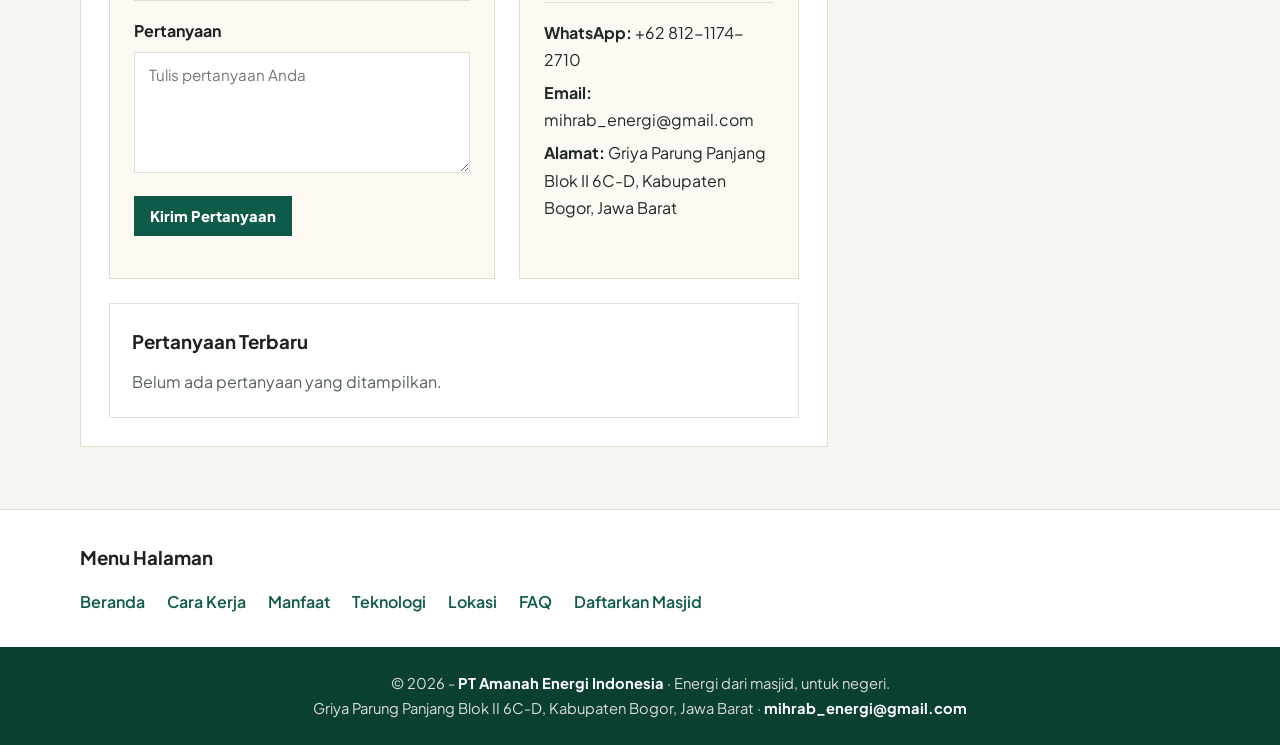
==== commit 100b9f7b: "Add files via upload" ====
--- a/index.html
+++ b/index.html
@@ -3,8 +3,8 @@
 <head>
   <meta charset="UTF-8" />
   <meta name="viewport" content="width=device-width, initial-scale=1.0" />
-  <title>Mihrab Energi Indonesia | SPKLU di Masjid-Masjid Pulau Jawa</title>
-  <meta name="descripti-on" content="Mihrab Energi Indonesia membangun SPKLU di masjid-masjid Pulau Jawa. Masjid mendapat bagi hasil tanpa modal, pengguna kendaraan listrik mendapat tempat singgah yang nyaman." />
+  <title>Amanah Energi Indonesia | SPKLU di Masjid-Masjid Pulau Jawa</title>
+  <meta name="descripti-on" content="Amanah Energi Indonesia membangun SPKLU di masjid-masjid Pulau Jawa. Masjid mendapat bagi hasil tanpa modal, pengguna kendaraan listrik mendapat tempat singgah yang nyaman." />
   <link rel="icon" href="logo.svg" type="image/svg+xml" />
   <link rel="stylesheet" href="style.css" />
   <link rel="preconnect" href="https://fonts.googleapis.com">
@@ -17,13 +17,13 @@
   <header class="site-header">
     <div class="container header-wrapper">
 
-      <a href="index.html" class="brand" aria-label="Mihrab Energi Indonesia">
+      <a href="index.html" class="brand" aria-label="Amanah Energi Indonesia">
         <div class="brand-logo">
-          <img src="logo.svg" alt="Logo Mihrab Energi Indonesia">
+          <img src="logo.svg" alt="Logo Amanah Energi Indonesia">
         </div>
 
         <div class="brand-text">
-          <h1>Mihrab Energi</h1>
+          <h1>Amanah Energi</h1>
           <p>Indonesia • Masjid • Umat</p>
         </div>
       </a>
@@ -77,7 +77,7 @@
             </h1>
 
             <p>
-              Mihrab Energi Indonesia membangun stasiun pengisian kendaraan listrik umum di area
+              Amanah Energi Indonesia membangun stasiun pengisian kendaraan listrik umum di area
               parkir masjid. Pengendara singgah untuk sholat sambil mengisi daya, dan masjid
               menerima bagi hasil setiap bulan tanpa mengeluarkan biaya sepeser pun.
             </p>
@@ -132,7 +132,7 @@
               <p>Masjid mendaftar, kami membangun, masjid menerima bagi hasil. Begini alur lengkapnya.</p>
 
               <div class="post-meta">
-                By Mihrab Energi Indonesia
+                By Amanah Energi Indonesia
               </div>
             </div>
           </div>
@@ -152,7 +152,7 @@
               <p>Lokasi strategis, area parkir, dan waktu singgah yang pas menjadikan masjid lokasi ideal pengisian daya.</p>
 
               <div class="post-meta">
-                By Mihrab Energi Indonesia
+                By Amanah Energi Indonesia
               </div>
             </div>
           </div>
@@ -172,7 +172,7 @@
               <p>Akad ijarah berbasis bagi hasil, tanpa riba, dengan laporan transaksi yang transparan.</p>
 
               <div class="post-meta">
-                By Mihrab Energi Indonesia
+                By Amanah Energi Indonesia
               </div>
             </div>
           </div>
@@ -192,7 +192,7 @@
               <p>Fast charger DC 60 kW dan charger AC 22 kW dengan sistem terbuka OCPP dan Sertifikat Laik Operasi.</p>
 
               <div class="post-meta">
-                By Mihrab Energi Indonesia
+                By Amanah Energi Indonesia
               </div>
             </div>
           </div>
@@ -212,7 +212,7 @@
               <p>Tahap pertama dimulai di jalur Trans-Jawa dan kota besar: Jakarta, Bandung, Semarang, Yogyakarta, dan Surabaya.</p>
 
               <div class="post-meta">
-                By Mihrab Energi Indonesia
+                By Amanah Energi Indonesia
               </div>
             </div>
           </div>
@@ -256,13 +256,13 @@
           </form>
 
           <div class="contact-box">
-            <h3>Kontak Mihrab Energi Indonesia</h3>
+            <h3>Kontak Amanah Energi Indonesia</h3>
             <p>
               Untuk kemitraan SPKLU masjid, survei lokasi, atau kerja sama investasi,
               silakan hubungi tim kami.
             </p>
 
-            <a class="whatsapp-button" href="https://wa.me/6281211742710?text=Assalamu%27alaikum%20Mihrab%20Energi%20Indonesia%2C%20saya%20ingin%20bertanya%20tentang%20kemitraan%20SPKLU%20masjid." target="_blank" rel="noopener">
+            <a class="whatsapp-button" href="https://wa.me/6281211742710?text=Assalamu%27alaikum%20Amanah%20Energi%20Indonesia%2C%20saya%20ingin%20bertanya%20tentang%20kemitraan%20SPKLU%20masjid." target="_blank" rel="noopener">
               Chat via WhatsApp
             </a>
 
@@ -318,7 +318,7 @@
           untuk survei lokasi gratis.
         </p>
 
-        <a href="https://wa.me/6281211742710?text=Assalamu%27alaikum%20Mihrab%20Energi%20Indonesia%2C%20saya%20ingin%20bertanya%20tentang%20kemitraan%20SPKLU%20masjid." class="contact-button" target="_blank" rel="noopener">
+        <a href="https://wa.me/6281211742710?text=Assalamu%27alaikum%20Amanah%20Energi%20Indonesia%2C%20saya%20ingin%20bertanya%20tentang%20kemitraan%20SPKLU%20masjid." class="contact-button" target="_blank" rel="noopener">
           WhatsApp Kami
         </a>
 
@@ -350,7 +350,7 @@
 
   <!-- Footer -->
   <footer class="site-footer">
-    <p>© 2026 - <a href="index.html">PT Mihrab Energi Indonesia</a> · Energi dari masjid, untuk negeri.</p>
+    <p>© 2026 - <a href="index.html">PT Amanah Energi Indonesia</a> · Energi dari masjid, untuk negeri.</p>
     <p>Griya Parung Panjang Blok II 6C-D, Kabupaten Bogor, Jawa Barat · <a href="mailto:mihrab_energi@gmail.com">mihrab_energi@gmail.com</a></p>
   </footer>
 
--- a/style.css
+++ b/style.css
@@ -1031,7 +1031,7 @@
   }
 }
 
-/* ===== Mihrab Energi Indonesia — tambahan ===== */
+/* ===== Amanah Energi Indonesia — tambahan ===== */
 .brand-text h1 {
   color: var(--primary);
   letter-spacing: 1px;
@@ -1220,7 +1220,7 @@
   background: var(--primary-dark);
 }
 
-/* ===== Ilustrasi Mihrab Energi ===== */
+/* ===== Ilustrasi Amanah Energi ===== */
 .post-image,
 .mbg-snapshot-image,
 .post-thumb,
@@ -1254,3 +1254,43 @@
 .article-img-daftar { background-image: url("ilustrasi-daftar.svg"); }
 .article-img-masjid-jalan { background-image: url("ilustrasi-masjid-jalan.svg"); }
 .article-img-syariah { background-image: url("ilustrasi-syariah.svg"); }
+
+/* ===== Foto asli (Unsplash, bebas pakai) — ilustrasi tetap jadi cadangan bila foto gagal dimuat ===== */
+.post-image {
+  background-image:
+    url("https://images.unsplash.com/photo-1683884669701-0636fb4d1523?auto=format&fit=crop&w=1400&q=80"),
+    url("ilustrasi-hero.svg");
+  background-position: center;
+}
+
+.mbg-snapshot-image {
+  background-image:
+    url("https://images.unsplash.com/photo-1521791136064-7986c2920216?auto=format&fit=crop&w=900&q=80"),
+    url("ilustrasi-kemitraan.svg");
+}
+
+.thumb-2,
+.article-img-masjid-jalan {
+  background-image:
+    url("https://images.unsplash.com/photo-1643522058235-6530723ce22b?auto=format&fit=crop&w=1200&q=80"),
+    url("ilustrasi-masjid-jalan.svg");
+}
+
+.thumb-4,
+.article-img-teknologi {
+  background-image:
+    url("https://images.unsplash.com/photo-1744973179090-73ec820176e9?auto=format&fit=crop&w=1200&q=80"),
+    url("ilustrasi-teknologi.svg");
+}
+
+.article-img-manfaat {
+  background-image:
+    url("https://images.unsplash.com/photo-1692061157268-b128a8f37d6d?auto=format&fit=crop&w=1200&q=80"),
+    url("ilustrasi-manfaat.svg");
+}
+
+.article-img-daftar {
+  background-image:
+    url("https://images.unsplash.com/photo-1760349748488-bd2a7ef25ea0?auto=format&fit=crop&w=1200&q=80"),
+    url("ilustrasi-daftar.svg");
+}
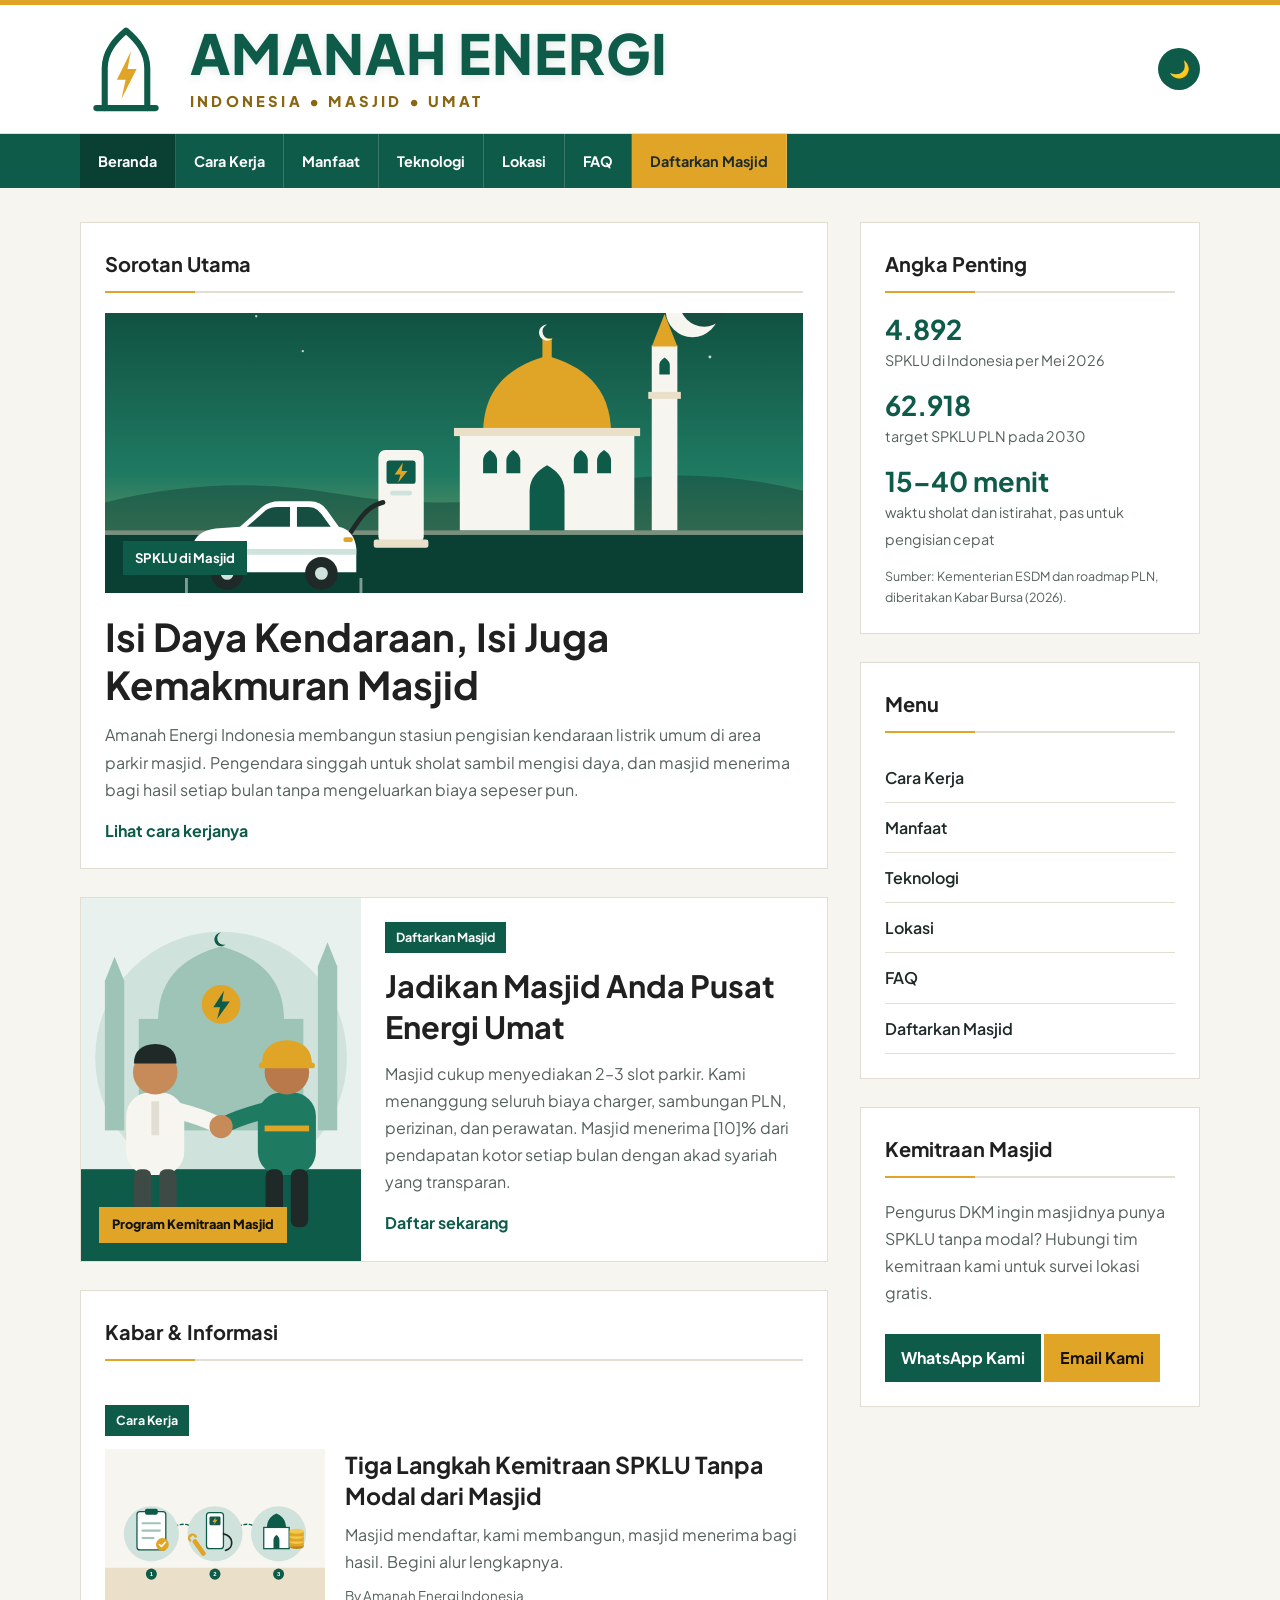
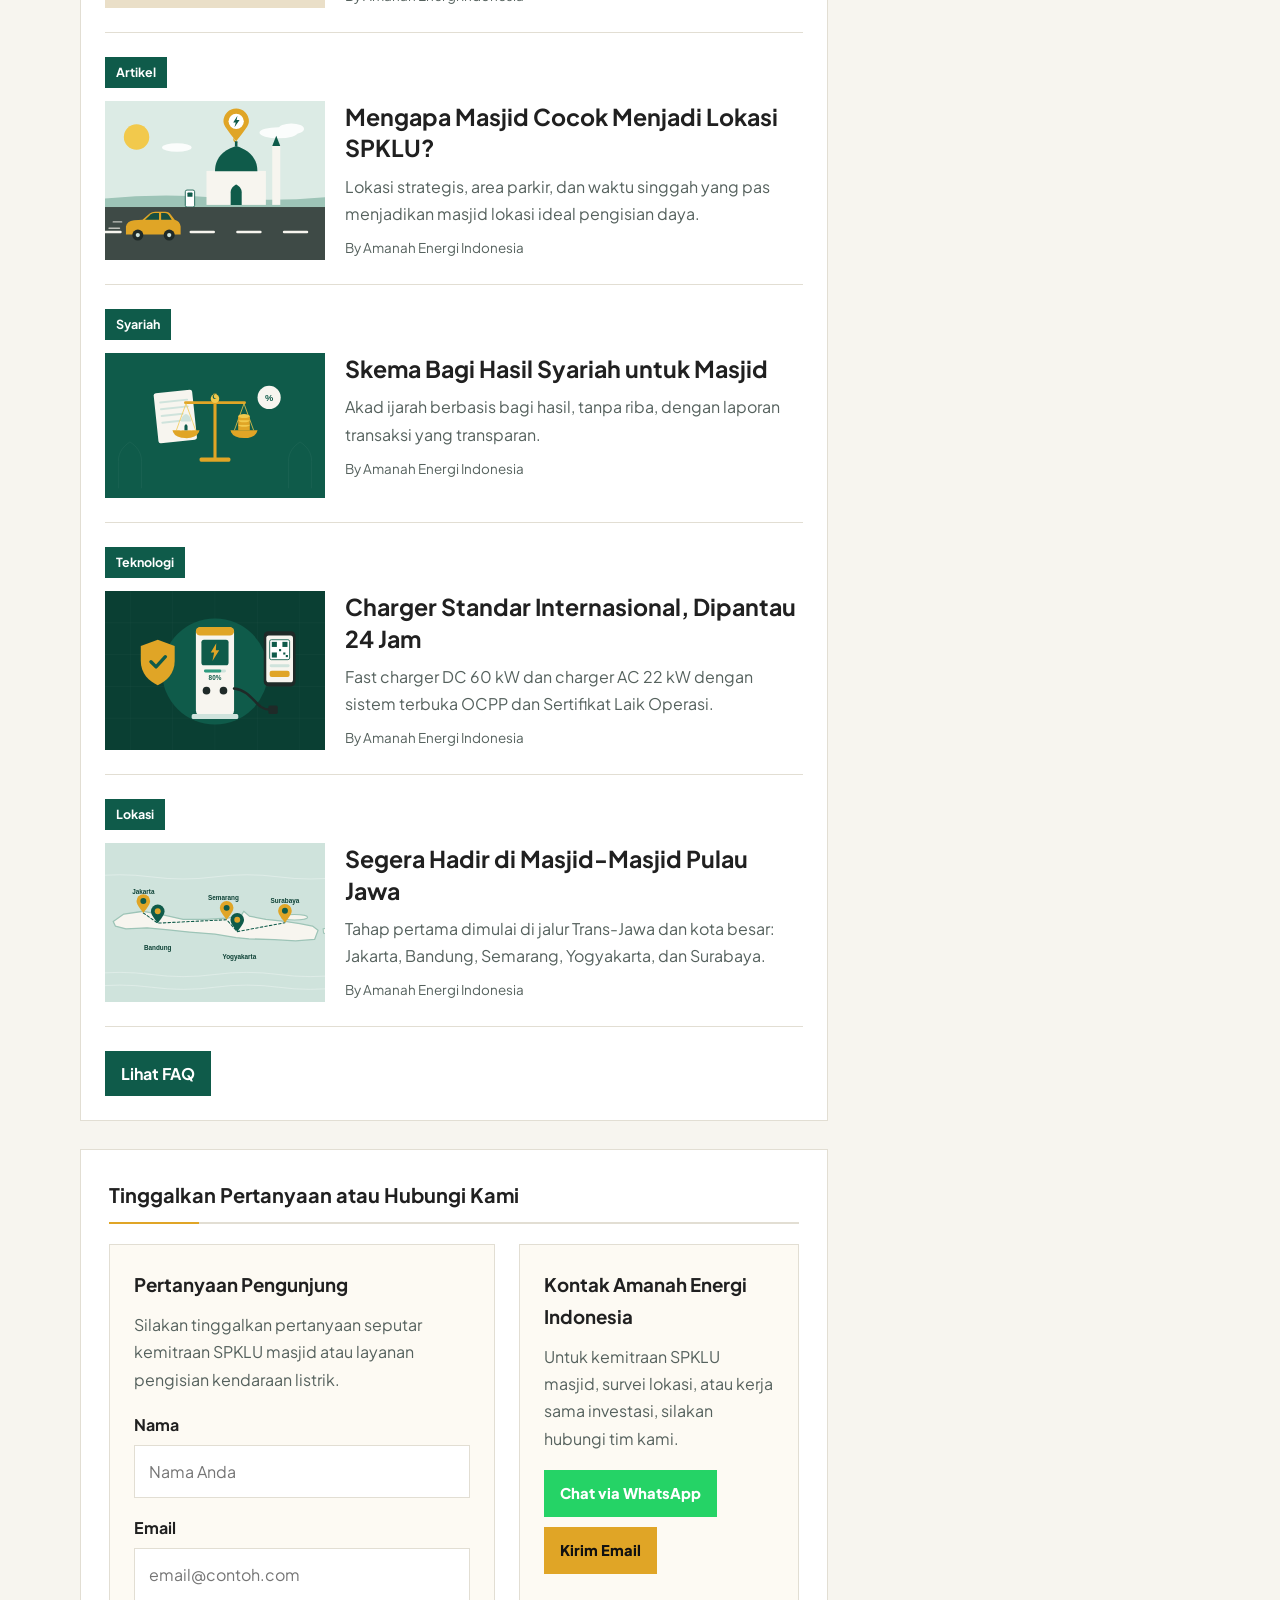
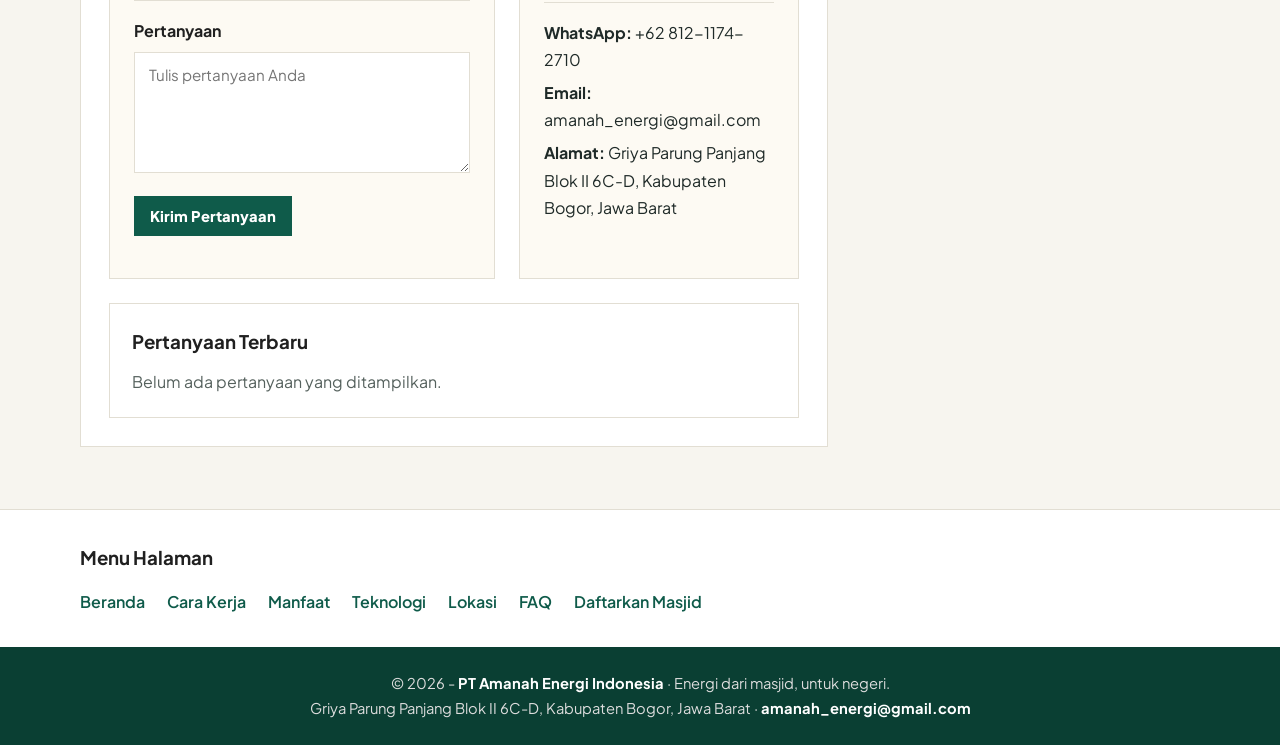
==== commit 9baf1ccc: "Add files via upload" ====
--- a/index.html
+++ b/index.html
@@ -266,13 +266,13 @@
               Chat via WhatsApp
             </a>
 
-            <a class="email-button" href="mailto:mihrab_energi@gmail.com?subject=Kemitraan%20SPKLU%20Masjid">
+            <a class="email-button" href="mailto:amanah_energi@gmail.com?subject=Kemitraan%20SPKLU%20Masjid">
               Kirim Email
             </a>
 
             <div class="contact-detail">
               <p><strong>WhatsApp:</strong> +62 812-1174-2710</p>
-              <p><strong>Email:</strong> mihrab_energi@gmail.com</p>
+              <p><strong>Email:</strong> amanah_energi@gmail.com</p>
               <p><strong>Alamat:</strong> Griya Parung Panjang Blok II 6C-D, Kabupaten Bogor, Jawa Barat</p>
             </div>
           </div>
@@ -322,7 +322,7 @@
           WhatsApp Kami
         </a>
 
-        <a href="mailto:mihrab_energi@gmail.com?subject=Kemitraan%20SPKLU%20Masjid" class="contact-button email-small-button">
+        <a href="mailto:amanah_energi@gmail.com?subject=Kemitraan%20SPKLU%20Masjid" class="contact-button email-small-button">
           Email Kami
         </a>
       </section>
@@ -351,7 +351,7 @@
   <!-- Footer -->
   <footer class="site-footer">
     <p>© 2026 - <a href="index.html">PT Amanah Energi Indonesia</a> · Energi dari masjid, untuk negeri.</p>
-    <p>Griya Parung Panjang Blok II 6C-D, Kabupaten Bogor, Jawa Barat · <a href="mailto:mihrab_energi@gmail.com">mihrab_energi@gmail.com</a></p>
+    <p>Griya Parung Panjang Blok II 6C-D, Kabupaten Bogor, Jawa Barat · <a href="mailto:amanah_energi@gmail.com">amanah_energi@gmail.com</a></p>
   </footer>
 
   <button class="back-to-top" id="backToTop" type="button" aria-label="Kembali ke atas">↑</button>
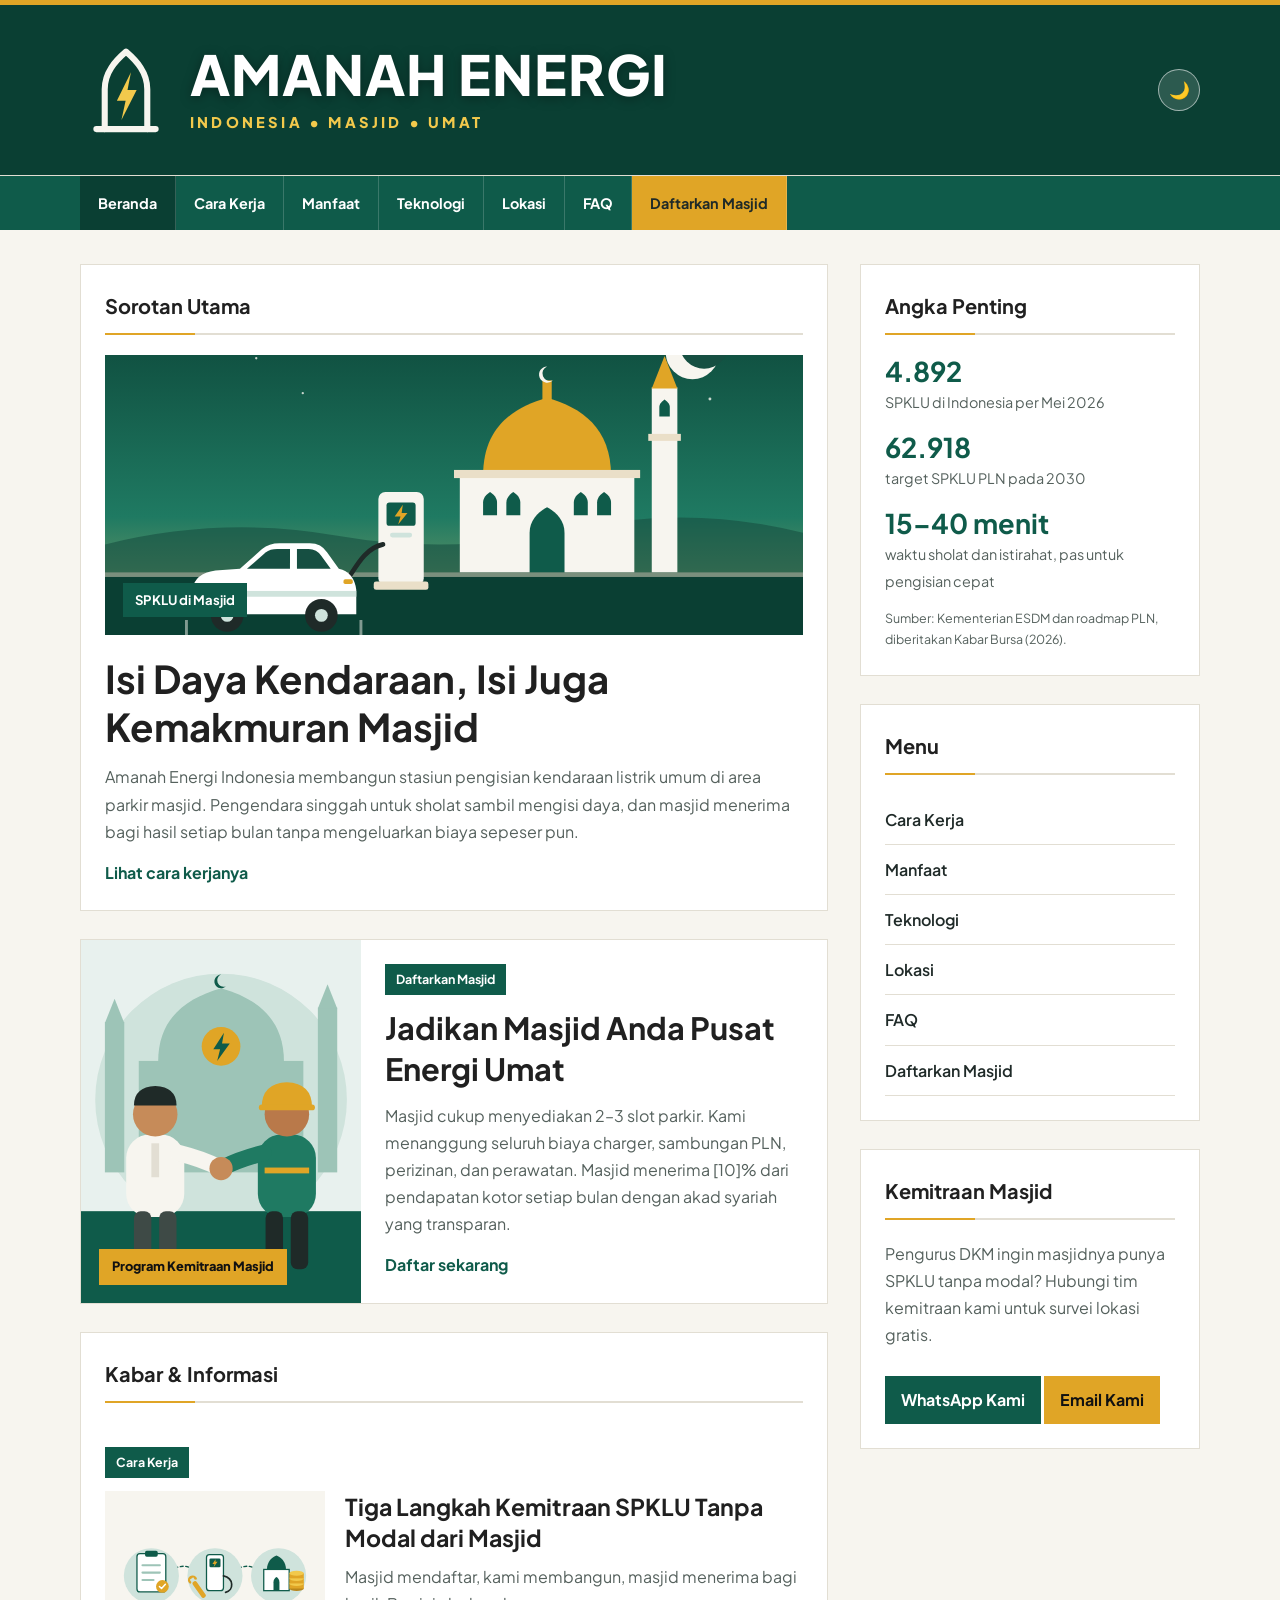
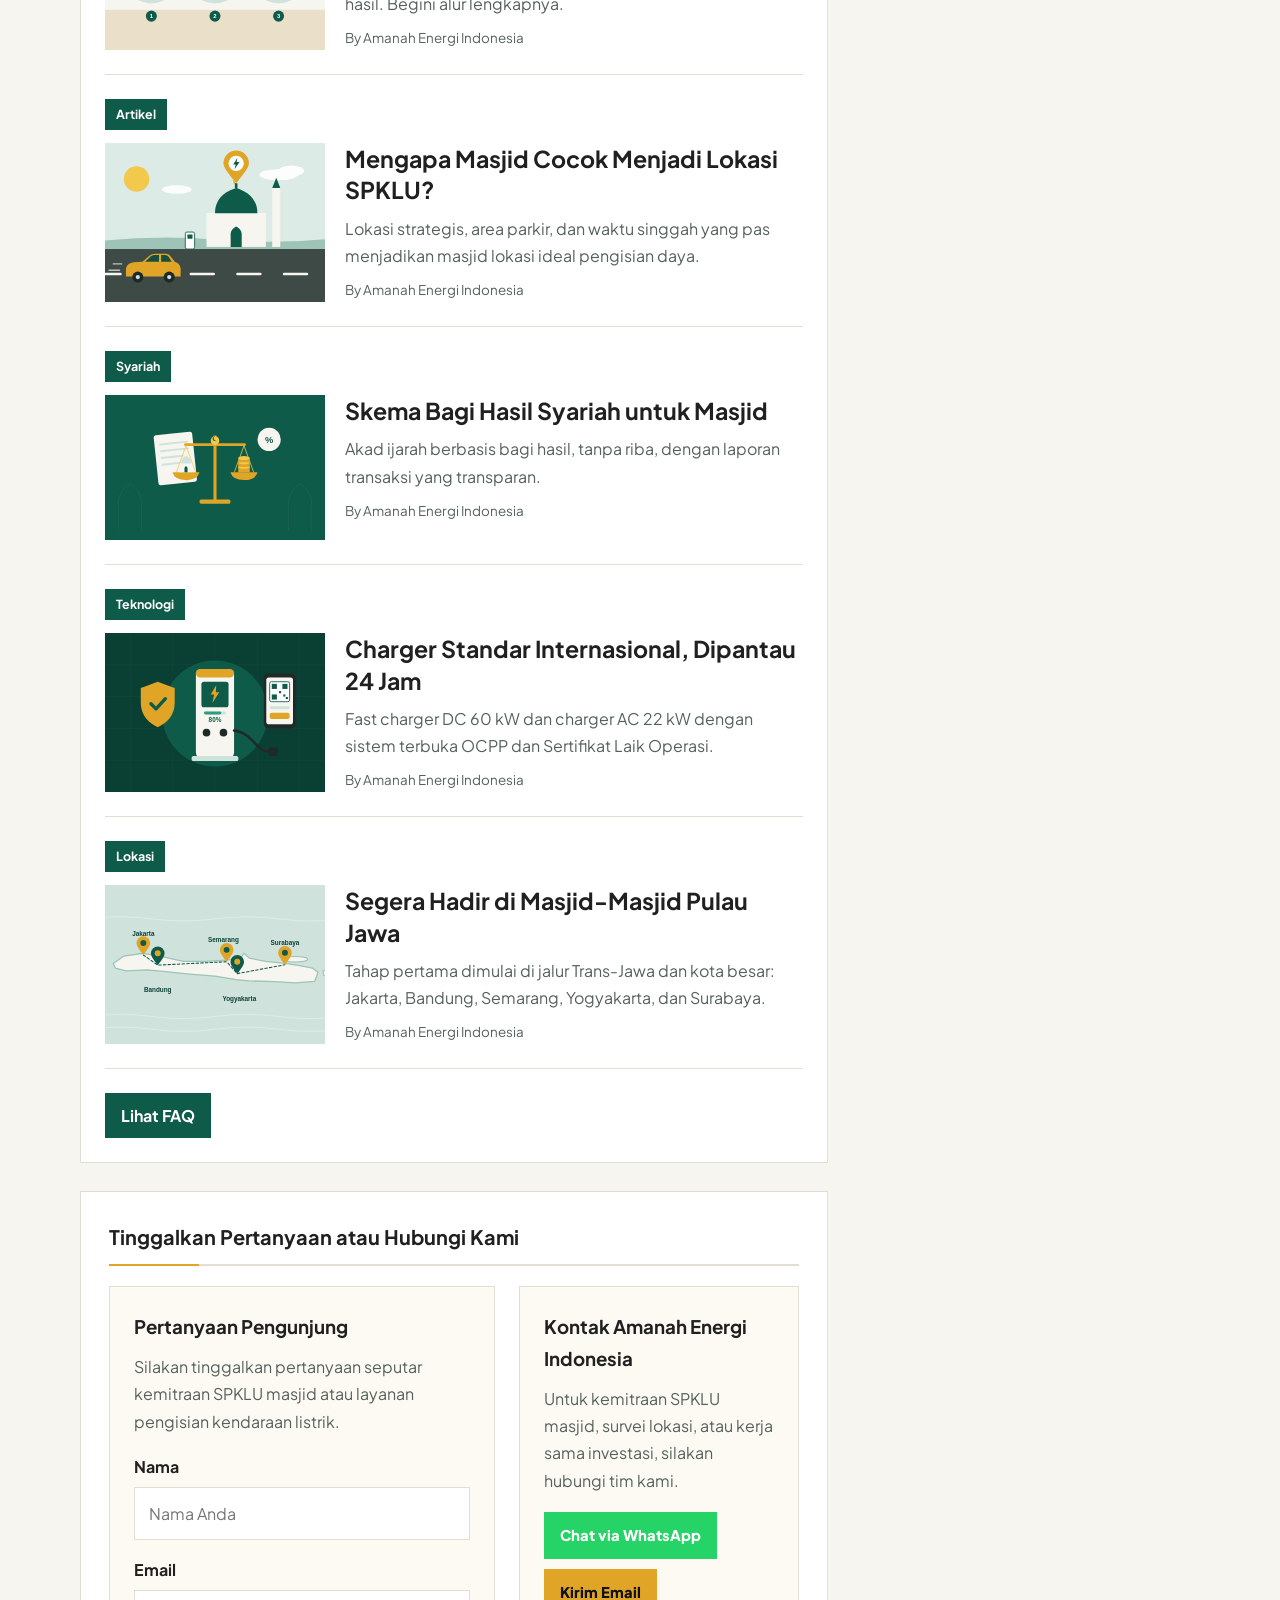
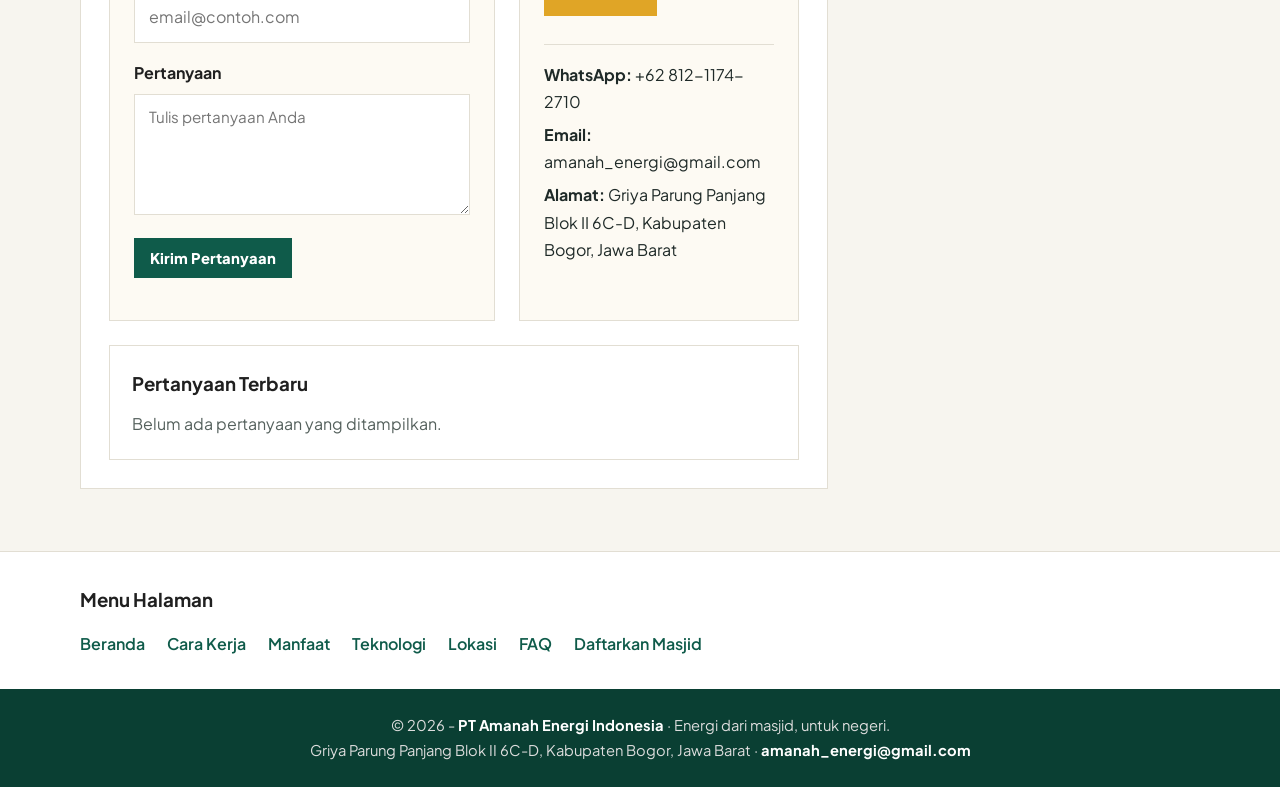
==== commit a43fad18: "Add files via upload" ====
--- a/index.html
+++ b/index.html
@@ -15,11 +15,18 @@
 
   <!-- Top Header -->
   <header class="site-header">
+    <div class="header-slides" aria-hidden="true">
+      <span class="slide slide-1"></span>
+      <span class="slide slide-2"></span>
+      <span class="slide slide-3"></span>
+      <span class="slide slide-4"></span>
+      <span class="slide slide-5"></span>
+    </div>
     <div class="container header-wrapper">
 
       <a href="index.html" class="brand" aria-label="Amanah Energi Indonesia">
         <div class="brand-logo">
-          <img src="logo.svg" alt="Logo Amanah Energi Indonesia">
+          <img src="logo-light.svg" alt="Logo Amanah Energi Indonesia">
         </div>
 
         <div class="brand-text">
--- a/style.css
+++ b/style.css
@@ -1294,3 +1294,96 @@
     url("https://images.unsplash.com/photo-1760349748488-bd2a7ef25ea0?auto=format&fit=crop&w=1200&q=80"),
     url("ilustrasi-daftar.svg");
 }
+
+/* ===== Header dengan foto bergantian (crossfade) ===== */
+.site-header {
+  position: relative;
+  overflow: hidden;
+  background: #0A3F33;
+}
+
+.header-slides {
+  position: absolute;
+  inset: 0;
+  z-index: 0;
+}
+
+.header-slides .slide {
+  position: absolute;
+  inset: 0;
+  background-size: cover;
+  background-position: center;
+  opacity: 0;
+  animation: headerFade 30s infinite;
+}
+
+.slide-1 { background-image: url("https://images.unsplash.com/photo-1683884669701-0636fb4d1523?auto=format&fit=crop&w=1800&q=75"); animation-delay: 0s; }
+.slide-2 { background-image: url("https://images.unsplash.com/photo-1692061157268-b128a8f37d6d?auto=format&fit=crop&w=1800&q=75"); animation-delay: 6s; }
+.slide-3 { background-image: url("https://images.unsplash.com/photo-1757143091093-26a27d102cfa?auto=format&fit=crop&w=1800&q=75"); animation-delay: 12s; background-position: center 30%; }
+.slide-4 { background-image: url("https://images.unsplash.com/photo-1643522058235-6530723ce22b?auto=format&fit=crop&w=1800&q=75"); animation-delay: 18s; }
+.slide-5 { background-image: url("https://images.unsplash.com/photo-1744973179090-73ec820176e9?auto=format&fit=crop&w=1800&q=75"); animation-delay: 24s; }
+
+@keyframes headerFade {
+  0%   { opacity: 0; transform: scale(1.08); }
+  5%   { opacity: 1; }
+  20%  { opacity: 1; }
+  25%  { opacity: 0; transform: scale(1); }
+  100% { opacity: 0; transform: scale(1); }
+}
+
+/* Lapisan hijau agar logo dan nama tetap terbaca */
+.site-header::after {
+  content: "";
+  position: absolute;
+  inset: 0;
+  z-index: 1;
+  background: linear-gradient(90deg, rgba(10, 63, 51, 0.94) 0%, rgba(10, 63, 51, 0.78) 45%, rgba(10, 63, 51, 0.45) 100%);
+}
+
+.site-header .header-wrapper {
+  position: relative;
+  z-index: 2;
+  min-height: 170px;
+}
+
+.site-header .brand-text h1,
+body.dark-mode .site-header .brand-text h1 {
+  color: #FFFFFF;
+  text-shadow: 0 2px 12px rgba(0, 0, 0, 0.35);
+}
+
+.site-header .brand-text p {
+  color: #F2C94C;
+}
+
+.site-header .theme-toggle,
+.site-header .menu-toggle {
+  background: rgba(255, 255, 255, 0.14);
+  border: 1px solid rgba(255, 255, 255, 0.55);
+  color: #FFFFFF;
+}
+
+.site-header .theme-toggle:hover,
+.site-header .menu-toggle:hover {
+  background: rgba(255, 255, 255, 0.28);
+}
+
+@media (max-width: 720px) {
+  .site-header .header-wrapper {
+    min-height: 120px;
+  }
+
+  .site-header::after {
+    background: rgba(10, 63, 51, 0.82);
+  }
+}
+
+@media (prefers-reduced-motion: reduce) {
+  .header-slides .slide {
+    animation: none;
+  }
+
+  .header-slides .slide-1 {
+    opacity: 1;
+  }
+}
